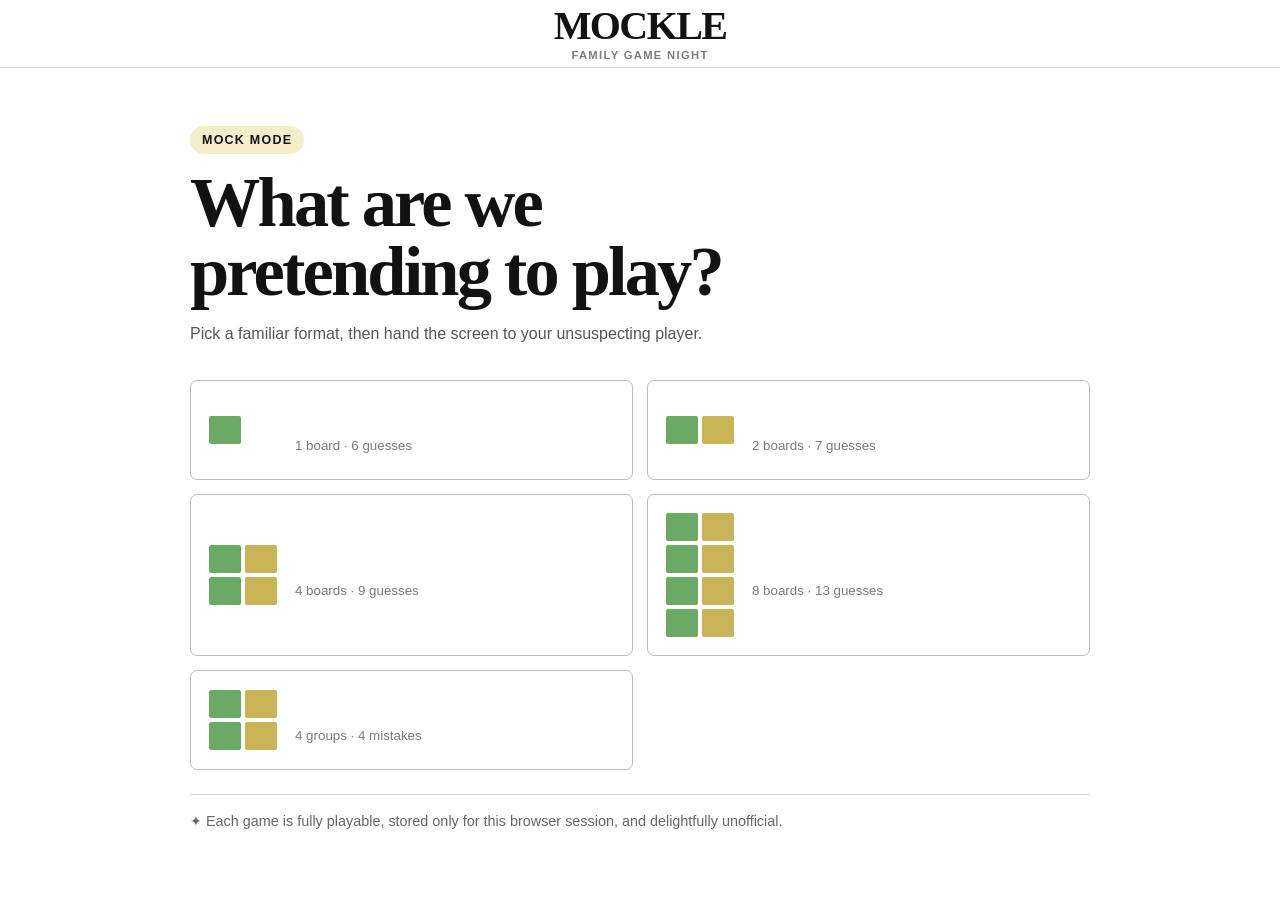
==== index.html @ 71a39451 "Update site URLs for Mockle rename" ====
<html>
<head>
<meta charset="UTF-8" />
<title>Daily Word Games</title>
<meta name="description" content="Put your skills to the test and solve eight Wordles at once! You have 13 guesses to solve all eight words. A new Octordle available each day to solve.">
<meta name="keywords" content="Octordle, Quordle, Dordle, Wordle, word game, puzzle, brain teaser">
<meta name="author" content="Freddie Meyer">
<meta name="viewport" content="width=device-width, initial-scale=1.0, user-scalable=no">

<!-- FB Meta Tags -->
<meta property="og:url" content="https://kylecoombs.com/mockle/">
<meta property="og:type" content="website">
<meta property="og:title" content="Octordle">
<meta property="og:description" content="Put your skills to the test and solve eight Wordles at once! You have 13 guesses to solve all eight words. A new Octordle available each day to solve.">
<meta property="og:image" content="https://kylecoombs.com/mockle/screenshot.png">
<meta property="og:image:width" content="802">
<meta property="og:image:height" content="531">

<!-- Twitter Meta Tags -->
<meta name="twitter:card" content="summary_large_image">
<meta property="twitter:domain" content="kylecoombs.com">

<meta name="theme-color" content="#181a1b" />
<meta name=color-scheme content="dark">
<link rel="manifest" href="manifest.json" />
<link rel="shortcut icon" sizes="192x192" href="favicon-192.png">
<link rel="shortcut icon" sizes="128x128" href="favicon-128.png">
<link rel="apple-touch-icon" sizes="128x128" href="favicon-128.png">
<link rel="apple-touch-icon-precomposed" sizes="128x128" href="favicon-128.png">
<link rel="shortcut icon" type="image/x-icon" href="favicon.ico" />
<link rel="preconnect" href="https://fonts.googleapis.com">
<link rel="preconnect" href="https://fonts.gstatic.com" crossorigin>
<link href="https://fonts.googleapis.com/css2?family=Outfit:wght@500&display=swap" rel="stylesheet">
<!-- Global site tag (gtag.js) - Google Analytics -->
<script async src="https://googletagmanager.com/gtag/js?id=G-X7RXK3GNJ9"></script>
<script>
  window.dataLayer = window.dataLayer || [];
  function gtag(){dataLayer.push(arguments);}
  gtag('js', new Date());

  gtag('config', 'G-X7RXK3GNJ9');
</script>
<style>
html {
  background-color: rgb(24, 26, 27);
}

body {
    font-family: 'Outfit', sans-serif;
    background-color: rgb(24, 26, 27);
    color: white;
    margin: 0;
}

a {
    color: white;
}

.body-ios {
    height: -moz-calc(100% - 25px) !important;
    height: -webkit-calc(100% - 25px) !important;
    height: calc(100% - 25px) !important;
    bottom: 25px;
}

.button {
    width: var(--boxsize);
    height: var(--boxsize);
}

:root {
    --boxsize: 50px;
    --spacing: 0px;
    --collapse: ;
}

.box {
    border: white 1px solid;

    padding: 0px;
    text-align: center;
    background-color: rgb(24, 26, 27);
    overflow: hidden;
    border-spacing: var(--spacing);
    color: white;

    user-select: none;

    -webkit-user-select: none;
    /* Safari */
    -moz-user-select: none;
    /* Firefox */
    -ms-user-select: none;
    /* IE10+/Edge */
    user-select: none;
    /* Standard */
}

.key {
    cursor: pointer;
    touch-action: manipulation;
}

.bg-quad {
    color: black;
    background-size: 50% 50%;
    background-position: 0% 0%, 0% 100%, 100% 0%, 100% 100%;
    background-repeat: no-repeat;
}

.bg11 {
    background-image: linear-gradient(45deg, #919191, #919191 100%), linear-gradient(135deg, #ffcc00, #ffcc00), linear-gradient(225deg, #00cc88, #00cc88), linear-gradient(225deg, #ffcc00, #ffcc00);
}

.bg22 {
    background-image: linear-gradient(45deg, #919191, #919191 100%), linear-gradient(135deg, #919191, #919191), linear-gradient(225deg, #00cc88, #00cc88), linear-gradient(225deg, #00cc88, #00cc88);
}

.bg33 {
    background-image: linear-gradient(45deg, #00cc88, #00cc88 100%), linear-gradient(135deg, #919191, #919191), linear-gradient(225deg, #ffcc00, #ffcc00), linear-gradient(225deg, #00cc88, #00cc88);
}

.bg44 {
    background-image: linear-gradient(45deg, #919191, #919191 100%), linear-gradient(135deg, #ffcc00, #ffcc00), linear-gradient(225deg, #ffcc00, #ffcc00), linear-gradient(225deg, #919191, #919191);
}

.bg55 {
    background-image: linear-gradient(45deg, #919191, #919191 100%), linear-gradient(135deg, #00cc88, #00cc88), linear-gradient(225deg, #919191, #919191), linear-gradient(225deg, #919191, #919191);
}

.bg66 {
    background-image: linear-gradient(45deg, #919191, #919191 100%), linear-gradient(135deg, #919191, #919191), linear-gradient(225deg, #919191, #919191), linear-gradient(225deg, #ffcc00, #ffcc00);
}

.bg1 {
    background-image: linear-gradient(to right, rgb(24, 26, 27), rgb(24, 26, 27) 50%, #00cc88 50%, #00cc88);
}

.bg2 {
    background-image: linear-gradient(to right, rgb(24, 26, 27), rgb(24, 26, 27) 50%, #ffcc00 50%, #ffcc00);
}

.bg3 {
    background-image: linear-gradient(to right, #ffcc00, #ffcc00 50%, #00cc88 50%, #00cc88);
}

.bg4 {
    background-image: linear-gradient(to right, #00cc88, #00cc88 50%, #ffcc00 50%, #ffcc00);
}

.bg5 {
    background-image: linear-gradient(to right, #ffcc00, #ffcc00 50%, rgb(24, 26, 27) 50%, rgb(24, 26, 27));
}

.bg6 {
    background-image: linear-gradient(to right, #00cc88, #00cc88 50%, rgb(24, 26, 27) 50%, rgb(24, 26, 27));
}

table {
    font-size: inherit;
}

.table_guesses {
    border-collapse: var(--collapse);
    border-spacing: var(--spacing);
}

.seed-num {
    display: inline-block;
}

.crazy-win .box.button.crazy-1 {
    animation-name: spin;
    animation-duration: 750ms;
    animation-iteration-count: infinite;
    animation-timing-function: linear;
}

.crazy-win .box.button.crazy-2 {
    animation-name: growshrink;
    animation-duration: 400ms;
    animation-iteration-count: infinite;
    animation-timing-function: linear;
    animation-direction:alternate;
}
.crazy-win .box.button.crazy-3 {
    animation-name: spin-opposite;
    animation-duration: 1000ms;
    animation-iteration-count: infinite;
    animation-timing-function: linear;
}

.crazy {
    animation-name: spin;
    animation-duration: 1000ms;
    animation-iteration-count: infinite;
    animation-timing-function: linear;
}

.crazy--opposite {
    animation-name: spin-opposite;
    animation-duration: 1000ms;
    animation-iteration-count: infinite;
    animation-timing-function: linear;
}

@keyframes spin {
    from {
        transform:rotate(0deg);
    }
    to {
        transform:rotate(360deg);
    }
}

@keyframes spin-opposite {
    from {
        transform:rotate(360deg);
    }
    to {
        transform:rotate(0deg);
    }
}
@keyframes growshrink {
    from {
        transform:scale(1);
    }
    to {
        transform:scale(1.5);
    }
}

</style>
<link rel="stylesheet" href="mock.css">
</head>
<body>
<div id="mock-app"></div>
<div id="body" style="max-width:550px;margin:auto;height:100%;display:flex">
    <div id="title" width="100%" style="margin:auto;flex:1;">
        <center>
            <div class="button">&nbsp;</div>
            <div style="width: 67%;">
                <table style="width:100%;">
                    <tr>
                        <td class="box button bg-quad bg11" style="width:12.8%">O</td>
                        <td class="box button bg-quad bg55" style="width:12.8%">C</td>
                        <td class="box button bg-quad bg55" style="width:12.8%">T</td>
                        <td class="box button bg-quad bg33" style="width:12.8%">O</td>
                        <td class="box button bg-quad bg22" style="width:12.8%">R</td>
                        <td class="box button bg-quad bg66" style="width:12.8%">D</td>
                        <td class="box button bg-quad bg55" style="width:12.8%">L</td>
                        <td class="box button bg-quad bg44" style="width:12.8%">E</td>
                    </tr>
                </table>
            </div>
            <div style="font-size:80%;">
                <table style="width:100%;">
                    <tr>
                        <td style="width:50%; text-align:right;">&copy;2022</td>
                        <td style="width:50%;">Kenneth Crawford</td>
                    </tr>
                </table>
            </div>
            <div style="font-size:50%;">
                <table style="width:100%;">
                    <tr>
                        <td style="width:50%; text-align:right;">based on <a href="https://quordle.com" target="_blank">Quordle</a></td>
                        <td style="width:50%;">by @fireph</td>
                    </tr>
                </table>
            </div>
            <div style="font-size:50%;">
                <table style="width:100%;">
                    <tr>
                        <td style="width:50%; text-align:right;">based on <a href="https://zaratustra.itch.io/dordle" target="_blank">Dordle</a></td>
                        <td style="width:50%;">by Guilherme S. T&ouml;ws</td>
                    </tr>
                </table>
            </div>
            <div id="tutorial1" style="padding:12px;cursor:pointer;">
                <img src="help_outline.svg" width="32" height="32">
            </div>
            <div id="giveordle" style="padding:12px;cursor:pointer;font-size: .75rem;color:white;">
                #giveordle - <span id="giveordle-text"></span>
            </div>
            <div class="box bg1" style="width: 60%; border:double;cursor:pointer;" id="daily">
                <table style="width:100%;">
                    <tr>
                        <td style="width:50%; text-align:right;">daily</td>
                        <td style="width:50%; color:black;">octordle</td>
                    </tr>
                </table>
            </div>
            <div style="height:8px;">&nbsp;</div>
            <div class="bg3" style="font-size:80%;">
                <table style="width:100%; color:black;">
                    <tr>
                        <td style="width:50%; text-align:right;">a new Octordle</td>
                        <td style="width:50%;">each day</td>
                    </tr>
                    <tr>
                        <td></td>
                        <td id="next_daily">every day</td>
                    </tr>
                </table>
            </div>
            <div class="button">&nbsp;</div>
            <div class="box bg5" style="width: 60%; border:double;cursor:pointer;" id="free">
                <table style="width:100%;">
                    <tr>
                        <td style="width:50%; text-align:right; color:black;">free</td>
                        <td style="width:50%;">Octordle</td>
                    </tr>
                </table>
            </div>
            <div style="height:8px;">&nbsp;</div>
            <div class="bg4" style="font-size:80%;">
                <table style="width:100%; color:black;">
                    <tr>
                        <td style="width:50%; text-align:right;">play as much</td>
                        <td style="width:50%;">as you want</td>
                    </tr>
                    <tr>
                        <td style="text-align:right;">every octordle</td>
                        <td>is a surprise</td>
                    </tr>
                </table>
            </div>
            <div style="height:32px;">&nbsp;</div>
            <div class="box" style="width: 60%; border:double;cursor:pointer;" id="widescreen-reset">
                Reset Widescreen Mode
            </div>
        </center>
    </div>
    <div id="tutorial" style="width:100%;height:100%;overflow:auto;padding-left:8px;padding-right:8px;font-size:50%;display:none;color:white;background-color:rgb(24, 26, 27);">
        <table style="width: 100%;font-size:200%;">
            <tr>
                <td class="box" style="border: none; border-style: double; width:35%;cursor:pointer;" id="leave_tutorial">back</td>
            </tr>
        </table>
        <h3>#giveordle</h3>
        <p>Recently Wordle exploded and brought joy to millions of people. It has inspired countless clones including Octordle that owe their success solely to Wordle.
            Through Octordle, I ask that you add brightness to the world through doing good. Perhaps #giveordle will take off like Wordle did.</p>

        <h3>Guess all eight OCTORDLE words in 13 tries.</h3>
        <p>Each guess must be a valid 5 letter word. Hit the enter button to submit.<br><br>After each guess, the color of the tiles will change to show how close your guess was to the word.</p>
        <h2>Examples</h2>
        <table style="width: 50%; border-spacing:0px;font-size:200%;">
            <tr>
                <td style="width: 50%; padding:0px;">
                    <table style="width: 100%;" class="table_guesses">
                        <tr>
                            <td class="box button" width="20%"  style="background-color:#00cc88;color:black;">C</td>
                            <td class="box button" width="20%" >R</td>
                            <td class="box button" width="20%" >O</td>
                            <td class="box button" width="20%" >W</td>
                            <td class="box button" width="20%" >N</td>
                        </tr>
                    </table>
                </td>
            </tr>
        </table>
        <p>The letter C is in the word and in the correct spot.<br><br></p>
        <table style="width: 50%; border-spacing:0px;font-size:200%;">
            <tr>
                <td style="width: 50%; padding:0px;">
                    <table style="width: 100%;" class="table_guesses">
                        <tr>
                            <td class="box button" width="20%" >B</td>
                            <td class="box button" width="20%"  style="background-color:#ffcc00;color:black;">A</td>
                            <td class="box button" width="20%" >D</td>
                            <td class="box button" width="20%" >G</td>
                            <td class="box button" width="20%" >E</td>
                        </tr>
                    </table>
                </td>
            </tr>
        </table>
        <p>The letter A is in the word but in the wrong spot.<br><br></p>
        <table style="width: 50%; border-spacing:0px;font-size:200%;">
            <tr>
                <td style="width: 50%; padding:0px;">
                    <table style="width: 100%;" class="table_guesses">
                        <tr>
                            <td class="box button" width="20%" >C</td>
                            <td class="box button" width="20%" >O</td>
                            <td class="box button" width="20%" >M</td>
                            <td class="box button" width="20%" >F</td>
                            <td class="box button" width="20%" >Y</td>
                        </tr>
                    </table>
                </td>
            </tr>
        </table>
        <p>The letters C, O, M, F, Y are not in the word in any spot.<br><br>When you type a guess in OCTORDLE, you will guess that word for all eight words that you are solving. All eight words you are solving will be different.<br></p>
        <table style="width: 100%; border-spacing:0px;font-size:200%;">
            <tr>
                <td style="width: 50%; padding:0px;">
                    <table style="width: 100%;" class="table_guesses">
                        <tr>
                            <td class="box button" width="20%">W</td>
                            <td class="box button" width="20%">O</td>
                            <td class="box button" width="20%">R</td>
                            <td class="box button" width="20%">L</td>
                            <td class="box button" width="20%">D</td>
                        </tr>
                    </table>
                    <table style="width: 100%;" class="table_guesses">
                        <tr>
                            <td class="box button" width="20%"></td>
                            <td class="box button" width="20%"></td>
                            <td class="box button" width="20%"></td>
                            <td class="box button" width="20%"></td>
                            <td class="box button" width="20%"></td>
                        </tr>
                    </table>
                    <table style="width: 100%;" class="table_guesses">
                        <tr>
                            <td class="box button" width="20%"></td>
                            <td class="box button" width="20%"></td>
                            <td class="box button" width="20%"></td>
                            <td class="box button" width="20%"></td>
                            <td class="box button" width="20%"></td>
                        </tr>
                    </table>
                </td>
                <td style="width: 50%; padding:0px;">
                    <table style="width: 100%;" class="table_guesses">
                        <tr>
                            <td class="box button" width="20%" >W</td>
                            <td class="box button" width="20%">O</td>
                            <td class="box button" width="20%" style="background-color:#ffcc00;color:black;">R</td>
                            <td class="box button" width="20%">L</td>
                            <td class="box button" width="20%" style="background-color:#00cc88;color:black;">D</td>
                        </tr>
                    </table>
                    <table style="width: 100%;" class="table_guesses">
                        <tr>
                            <td class="box button" width="20%"></td>
                            <td class="box button" width="20%"></td>
                            <td class="box button" width="20%"></td>
                            <td class="box button" width="20%"></td>
                            <td class="box button" width="20%"></td>
                        </tr>
                    </table>
                    <table style="width: 100%;" class="table_guesses">
                        <tr>
                            <td class="box button" width="20%"></td>
                            <td class="box button" width="20%"></td>
                            <td class="box button" width="20%"></td>
                            <td class="box button" width="20%"></td>
                            <td class="box button" width="20%"></td>
                        </tr>
                    </table>
                </td>
            </tr>
            <tr>
                <td style="width: 50%; padding:0px;">
                    <table style="width: 100%;" class="table_guesses">
                        <tr>
                            <td class="box button" width="20%">W</td>
                            <td class="box button" width="20%">O</td>
                            <td class="box button" width="20%">R</td>
                            <td class="box button" width="20%" style="background-color:#ffcc00;color:black;">L</td>
                            <td class="box button" width="20%">D</td>
                        </tr>
                    </table>
                    <table style="width: 100%;" class="table_guesses">
                        <tr>
                            <td class="box button" width="20%"></td>
                            <td class="box button" width="20%"></td>
                            <td class="box button" width="20%"></td>
                            <td class="box button" width="20%"></td>
                            <td class="box button" width="20%"></td>
                        </tr>
                    </table>
                    <table style="width: 100%;" class="table_guesses">
                        <tr>
                            <td class="box button" width="20%"></td>
                            <td class="box button" width="20%"></td>
                            <td class="box button" width="20%"></td>
                            <td class="box button" width="20%"></td>
                            <td class="box button" width="20%"></td>
                        </tr>
                    </table>
                </td>
                <td style="width: 50%; padding:0px;">
                    <table style="width: 100%;" class="table_guesses">
                        <tr>
                            <td class="box button" width="20%">W</td>
                            <td class="box button" width="20%" style="background-color:#00cc88;color:black;">O</td>
                            <td class="box button" width="20%">R</td>
                            <td class="box button" width="20%">L</td>
                            <td class="box button" width="20%" style="background-color:#ffcc00;color:black;">D</td>
                        </tr>
                    </table>
                    <table style="width: 100%;" class="table_guesses">
                        <tr>
                            <td class="box button" width="20%"></td>
                            <td class="box button" width="20%"></td>
                            <td class="box button" width="20%"></td>
                            <td class="box button" width="20%"></td>
                            <td class="box button" width="20%"></td>
                        </tr>
                    </table>
                    <table style="width: 100%;" class="table_guesses">
                        <tr>
                            <td class="box button" width="20%"></td>
                            <td class="box button" width="20%"></td>
                            <td class="box button" width="20%"></td>
                            <td class="box button" width="20%"></td>
                            <td class="box button" width="20%"></td>
                        </tr>
                    </table>
                </td>
            </tr>
        </table>
        <p>For the guess WORLD:
            <ol>
                <li>The top left word has none of the letters.</li>
                <li>The top right word has the R in the wrong spot and the D in the correct spot.</li>
                <li>The bottom left word has the L in the wrong spot.</li>
                <li>The bottom right word has the O in the right spot and the D in the wrong spot.</li>
            </ol>
        </p>
        <p>You have 13 guesses to get all 8 words correct. Good luck!</p>
        <p>A new Octordle will be available each day!<br><br></p>
    </div>
    <div id="game" style="display: none;flex-direction: column;" width="100%">
        <table style="width: 100%;">
            <tr>
                <td class="box" style="border: none; border-style: double; width:25%;cursor:pointer;" id="restart">back</td>
                <td class="box" style="border: none; border-style: double; width:20%;cursor:pointer;display:none;" id="reset_free">new</td>
                <td style="width:*; text-align:center;font-size:75%;" id="game_title"></td>
                <td id="tutorial2" style="padding:6px;cursor:pointer;width:32px;">
                    <img src="help_outline.svg" width="32" height="32">
                </td>
                <td id="fullscreen" style="padding:6px;cursor:pointer;width:32px;display:none;">
                    <img src="fullscreen.svg" width="32" height="32">
                </td>
                <td id="exit_fullscreen" style="padding:6px;cursor:pointer;width:32px;display:none;">
                    <img src="fullscreen_exit.svg" width="32" height="32">
                </td>
            </tr>
        </table>
        <table id="widescreen-question" style="width: 100%; font-size: 75%">
            <td style="width:*">
                Want to try widescreen mode?
            </td>
            <td class="box" id="widescreen-yes">
                Yes
            </td>
            <td class="box" id="widescreen-no">
                No
            </td>
        </table>
        <div id="normal-container" style="width: 100%;flex: 1;overflow: auto;">
            <table style="width: 100%; border-spacing:0px;">
                <tr>
                    <td style="width: 50%; padding:0px;" id="box-holder-1">
                    </td>

                    <td style="width: 50%; padding:0px;" id="box-holder-2">
                    </td>
                </tr>
                <tr>
                    <td>&nbsp;</td>
                    <td></td>
                </tr>

                <tr>
                    <td style="width: 50%; padding:0px;" id="box-holder-3">
                    </td>

                    <td style="width: 50%; padding:0px;" id="box-holder-4">
                    </td>
                </tr>
                <tr>
                    <td>&nbsp;</td>
                    <td></td>
                </tr>

                <tr>
                    <td style="width: 50%; padding:0px;" id="box-holder-5">
                    </td>

                    <td style="width: 50%; padding:0px;" id="box-holder-6">
                    </td>
                </tr>
                <tr>
                    <td>&nbsp;</td>
                    <td></td>
                </tr>

                <tr>
                    <td style="width: 50%; padding:0px;" id="box-holder-7">
                    </td>

                    <td style="width: 50%; padding:0px;" id="box-holder-8">
                    </td>
                </tr>
            </table>
        </div>
        <div id="widescreen-container" style="width:100%; flex: 1; overflow: auto; display:none; min-height: 650px;">
            <div style="display: flex; justify-content: space-between; gap: 15px; min-height: 550px">
                <div id="box-holder-1-widescreen"></div>
                <div id="box-holder-2-widescreen"></div>
                <div id="box-holder-3-widescreen"></div>
                <div id="box-holder-4-widescreen"></div>
                <div id="box-holder-5-widescreen"></div>
                <div id="box-holder-6-widescreen"></div>
                <div id="box-holder-7-widescreen"></div>
                <div id="box-holder-8-widescreen"></div>
            </div>
        </div>
        <div id="post_game">
            <table width="100%">
                <tr height="14.2%">
                    <td rowspan=5 style="width:50%;">
                        <textarea class="box" style="width:100%; border: 1px solid;overflow:auto;resize:none;" rows="7" id="share_content">test</textarea>
                    </td>
                    <td style="font-size:75%; width:50%; text-align:center; vertical-align: top; padding-top: 15px;">
                        <div style="font-size:75%; width:50%; text-align:center; white-space: pre;" id="answer12">&nbsp;</div>
                        <div style="font-size:75%; width:50%; text-align:center; white-space: pre;" id="answer34">&nbsp;</div>
                        <div style="font-size:75%; width:50%; text-align:center; white-space: pre;" id="answer56">&nbsp;</div>
                        <div style="font-size:75%; width:50%; text-align:center; white-space: pre;" id="answer78">&nbsp;</div>

                    </td>
                </tr>
                <tr height="14.2%">
                </tr>
                <tr height="14.2%">
                </tr>
                <tr height="14.2%">
                </tr>
                <tr height="14.2%">
                    <td class="box" style="border: none; border-style: double;font-size:50%;width:50%;cursor:pointer;visibility:hidden;padding:8px;" id="share">
                        share
                    </td>
                </tr>
                <!-- <tr height="14.2%">
                    <td class="box" style="border: none; border-style: double;font-size:50%;width:50%;cursor:pointer;visibility:hidden;padding:8px;" id="share_image">
                        share as image (twitter)
                    </td>
                </tr> -->
                <tr height="14.2%">
                    <td class="box" style="border: none; border-style: double;font-size:50%;width:50%;cursor:pointer;padding:8px;" id="share_clipboard">
                        copy to clipboard
                    </td>
                </tr>
                <!-- <tr height="20%">
                    <td class="box" style="border: none; border-style: double;font-size:50%;height:33%;align-items:middle;" >
                        <a id="tweet_link" href="https://twitter.com/share" target="_blank" style="display:block;width:100%;height:100%;text-decoration:none;">
                        tweet
                        </a>
                    </td>
                </tr> -->
            </table>
        </div>
        <table id="keyboard" style="width: 100%; max-width: 550px; margin: auto" class="table_guesses">
            <tr>
                <td class="box button key" width="10%" id="q">Q</td>
                <td class="box button key" width="10%" id="w">W</td>
                <td class="box button key" width="10%" id="e">E</td>
                <td class="box button key" width="10%" id="r">R</td>
                <td class="box button key" width="10%" id="t">T</td>
                <td class="box button key" width="10%" id="y">Y</td>
                <td class="box button key" width="10%" id="u">U</td>
                <td class="box button key" width="10%" id="i">I</td>
                <td class="box button key" width="10%" id="o">O</td>
                <td class="box button key" width="10%" id="p">P</td>
            </tr>
            <tr>
                <td class="box button key" width="10%" id="a">A</td>
                <td class="box button key" width="10%" id="s">S</td>
                <td class="box button key" width="10%" id="d">D</td>
                <td class="box button key" width="10%" id="f">F</td>
                <td class="box button key" width="10%" id="g">G</td>
                <td class="box button key" width="10%" id="h">H</td>
                <td class="box button key" width="10%" id="j">J</td>
                <td class="box button key" width="10%" id="k">K</td>
                <td class="box button key" width="10%" id="l">L</td>
                <td class="box button key" style="border-bottom:none;" width="10%" id="enter3"></td>
            </tr>
            <tr>
                <td class="box button key" width="10%" id="bs">&#x232B;</td>
                <td class="box button key" width="10%" id="z">Z</td>
                <td class="box button key" width="10%" id="x">X</td>
                <td class="box button key" width="10%" id="c">C</td>
                <td class="box button key" width="10%" id="v">V</td>
                <td class="box button key" width="10%" id="b">B</td>
                <td class="box button key" width="10%" id="n">N</td>
                <td class="box button key" width="10%" id="m">M</td>
                <td class="box button key" style="border-right: none;" width="10%" id="enter1"></td>
                <td class="box button key" style="border-left: none; border-top:none;" width="10%" id="enter2">&#x23CE;</td>
            </tr>
        </table>
    </div>
</div>

<canvas id="canvas" width="176" height="352" style="position:absolute;left:0;top:0;display:none;"></canvas>
<script src="https://v6p9d9t4.ssl.hwcdn.net/html/5162977/mersenne.js"></script>
<script>

function makeBox(boxId, suffix) {
    const template = `<table style="width: 100%;" class="table_guesses">
        <tr>
            <td class="box button crazy-1" width="20%" id="box${boxId},1,1,${suffix}"></td>
            <td class="box button crazy-2" width="20%" id="box${boxId},1,2,${suffix}"></td>
            <td class="box button crazy-3" width="20%" id="box${boxId},1,3,${suffix}"></td>
            <td class="box button crazy-1" width="20%" id="box${boxId},1,4,${suffix}"></td>
            <td class="box button crazy-2" width="20%" id="box${boxId},1,5,${suffix}"></td>
        </tr>
        <tr>
            <td class="box button crazy-3" width="20%" id="box${boxId},2,1,${suffix}"></td>
            <td class="box button crazy-1" width="20%" id="box${boxId},2,2,${suffix}"></td>
            <td class="box button crazy-2" width="20%" id="box${boxId},2,3,${suffix}"></td>
            <td class="box button crazy-3" width="20%" id="box${boxId},2,4,${suffix}"></td>
            <td class="box button crazy-1" width="20%" id="box${boxId},2,5,${suffix}"></td>
        </tr>
        <tr>
            <td class="box button crazy-2" width="20%" id="box${boxId},3,1,${suffix}"></td>
            <td class="box button crazy-3" width="20%" id="box${boxId},3,2,${suffix}"></td>
            <td class="box button crazy-1" width="20%" id="box${boxId},3,3,${suffix}"></td>
            <td class="box button crazy-2" width="20%" id="box${boxId},3,4,${suffix}"></td>
            <td class="box button crazy-3" width="20%" id="box${boxId},3,5,${suffix}"></td>
        </tr>
        <tr>
            <td class="box button crazy-1" width="20%" id="box${boxId},4,1,${suffix}"></td>
            <td class="box button crazy-2" width="20%" id="box${boxId},4,2,${suffix}"></td>
            <td class="box button crazy-3" width="20%" id="box${boxId},4,3,${suffix}"></td>
            <td class="box button crazy-1" width="20%" id="box${boxId},4,4,${suffix}"></td>
            <td class="box button crazy-2" width="20%" id="box${boxId},4,5,${suffix}"></td>
        </tr>
        <tr>
            <td class="box button crazy-3" width="20%" id="box${boxId},5,1,${suffix}"></td>
            <td class="box button crazy-1" width="20%" id="box${boxId},5,2,${suffix}"></td>
            <td class="box button crazy-2" width="20%" id="box${boxId},5,3,${suffix}"></td>
            <td class="box button crazy-3" width="20%" id="box${boxId},5,4,${suffix}"></td>
            <td class="box button crazy-1" width="20%" id="box${boxId},5,5,${suffix}"></td>
        </tr>
        <tr>
            <td class="box button crazy-2" width="20%" id="box${boxId},6,1,${suffix}"></td>
            <td class="box button crazy-3" width="20%" id="box${boxId},6,2,${suffix}"></td>
            <td class="box button crazy-1" width="20%" id="box${boxId},6,3,${suffix}"></td>
            <td class="box button crazy-2" width="20%" id="box${boxId},6,4,${suffix}"></td>
            <td class="box button crazy-3" width="20%" id="box${boxId},6,5,${suffix}"></td>
        </tr>
        <tr>
            <td class="box button crazy-1" width="20%" id="box${boxId},7,1,${suffix}"></td>
            <td class="box button crazy-2" width="20%" id="box${boxId},7,2,${suffix}"></td>
            <td class="box button crazy-3" width="20%" id="box${boxId},7,3,${suffix}"></td>
            <td class="box button crazy-1" width="20%" id="box${boxId},7,4,${suffix}"></td>
            <td class="box button crazy-2" width="20%" id="box${boxId},7,5,${suffix}"></td>
        </tr>
        <tr>
            <td class="box button crazy-3" width="20%" id="box${boxId},8,1,${suffix}"></td>
            <td class="box button crazy-1" width="20%" id="box${boxId},8,2,${suffix}"></td>
            <td class="box button crazy-2" width="20%" id="box${boxId},8,3,${suffix}"></td>
            <td class="box button crazy-3" width="20%" id="box${boxId},8,4,${suffix}"></td>
            <td class="box button crazy-1" width="20%" id="box${boxId},8,5,${suffix}"></td>
        </tr>
        <tr>
            <td class="box button crazy-2" width="20%" id="box${boxId},9,1,${suffix}"></td>
            <td class="box button crazy-3" width="20%" id="box${boxId},9,2,${suffix}"></td>
            <td class="box button crazy-1" width="20%" id="box${boxId},9,3,${suffix}"></td>
            <td class="box button crazy-2" width="20%" id="box${boxId},9,4,${suffix}"></td>
            <td class="box button crazy-3" width="20%" id="box${boxId},9,5,${suffix}"></td>
        </tr>

        <tr>
            <td class="box button crazy-1" width="20%" id="box${boxId},10,1,${suffix}"></td>
            <td class="box button crazy-2" width="20%" id="box${boxId},10,2,${suffix}"></td>
            <td class="box button crazy-3" width="20%" id="box${boxId},10,3,${suffix}"></td>
            <td class="box button crazy-1" width="20%" id="box${boxId},10,4,${suffix}"></td>
            <td class="box button crazy-2" width="20%" id="box${boxId},10,5,${suffix}"></td>
        </tr>
        <tr>
            <td class="box button crazy-3" width="20%" id="box${boxId},11,1,${suffix}"></td>
            <td class="box button crazy-1" width="20%" id="box${boxId},11,2,${suffix}"></td>
            <td class="box button crazy-2" width="20%" id="box${boxId},11,3,${suffix}"></td>
            <td class="box button crazy-3" width="20%" id="box${boxId},11,4,${suffix}"></td>
            <td class="box button crazy-1" width="20%" id="box${boxId},11,5,${suffix}"></td>
        </tr>
        <tr>
            <td class="box button crazy-2" width="20%" id="box${boxId},12,1,${suffix}"></td>
            <td class="box button crazy-3" width="20%" id="box${boxId},12,2,${suffix}"></td>
            <td class="box button crazy-1" width="20%" id="box${boxId},12,3,${suffix}"></td>
            <td class="box button crazy-2" width="20%" id="box${boxId},12,4,${suffix}"></td>
            <td class="box button crazy-3" width="20%" id="box${boxId},12,5,${suffix}"></td>
        </tr>
        <tr>
            <td class="box button crazy-1" width="20%" id="box${boxId},13,1,${suffix}"></td>
            <td class="box button crazy-2" width="20%" id="box${boxId},13,2,${suffix}"></td>
            <td class="box button crazy-3" width="20%" id="box${boxId},13,3,${suffix}"></td>
            <td class="box button crazy-1" width="20%" id="box${boxId},13,4,${suffix}"></td>
            <td class="box button crazy-2" width="20%" id="box${boxId},13,5,${suffix}"></td>
        </tr>
    </table>`

    const container = document.createElement("div");
    container.innerHTML = template;
    return container.firstChild;
}

function setupBoxes() {
    for(let box = 0; box < TOTAL_BOXES; box++) {
        acquire(`box-holder-${box + 1}`).appendChild(makeBox(box + 1, ""));
        acquire(`box-holder-${box + 1}-widescreen`).appendChild(makeBox(box + 1, "widescreen"));
    }
}



const TOTAL_LINES = 13;
const TOTAL_COLUMNS = 5;
const TOTAL_BOXES = 8;

function forEachCell(callback) {
    for(var line = 0; line < TOTAL_LINES; line++) {
        for(var column = 0; column < TOTAL_COLUMNS; column++) {
            for(var box = 0; box < TOTAL_BOXES; box++) {
                boxOperation(box, line, column, boxEl => {
                    callback(box, line, column, boxEl);
                });
            }
        }
    }
}

function forEachCellForLine(line, callback) {
    for(var column = 0; column < TOTAL_COLUMNS; column++) {
        for(var box = 0; box < TOTAL_BOXES; box++) {
            boxOperation(box, line, column, boxEl => {
                callback(box, column, boxEl);
            });
        }
    }
}

function forEachCellForLineColumn(line, column, callback) {
    for(var box = 0; box < TOTAL_BOXES; box++) {
        boxOperation(box, line, column, boxEl => {
            callback(box, boxEl);
        });
    }
}


function el(n, t) {
    e = document.createElement(n);
    if (t) e.appendChild(t);
    return e;
}

function newElement(_elementType, _parent, _className) {
    e = document.createElement(_elementType);
    if (_className) e.className = _className;
    if (_parent) {
        _parent.appendChild(e);
        e.parent = _parent;
    }
    return e;
}

function text(t) {
    return document.createTextNode(t);
}

function clear(out) {
    out.innerHTML = "";
}

function ppint(out, t) {
    out.appendChild(text(t));
}

function printclear(out, t) {
    if (out == null) return;
    clear(out);
    ppint(out, t);
}

function ln(out) {
    out.appendChild(document.createElement("br"));
}

function printcolor(out, t, color, bgcolor, s) {
    tx = document.createElement("span");
    tx.innerHTML = t;
    tx.style.color = s ? bgcolor : color;
    tx.style.backgroundColor = s ? color : bgcolor;
    out.appendChild(tx);
}

function printclass(out, t, c) {
    tx = document.createElement("span");
    tx.innerHTML = t;
    console.log(c);
    tx.className = c;
    console.log(tx);
    out.appendChild(tx);
}

function append(out, t) {
    out.appendChild(t);
}

function acquire(out) {
    return document.getElementById(out);
}

function acquireBox(box, line, column, mode, callback) {
    mode = mode || "";
    const el = acquire(`box${box + 1},${line + 1},${column + 1},${mode}`);

    if(!el) {
        debugger;
    }

    if(el && callback) {
        callback(el);
    }

    return el;
}

function boxOperation(box, line, column, callback) {
    acquireBox(box, line, column, null, callback);
    acquireBox(box, line, column, "widescreen", callback);
}

function random(n) {
    return (Math.random() * n) >> 0;
}

function randomArray(arr) {
    return arr[(Math.random() * arr.length) >> 0];
}

function int(n) {
    return n >> 0;
}

function trace(s) {
    console.log(s);
}

function registerLoop(e, f) {
    e.loop = f;
    e.interval = setInterval(function() {
        e.loop();
    }, 1000 / framerate);
}

function destroy(e, p) {
    if (e.destroyed) return;
    if (e.interval) clearInterval(e.interval);
}

function output(obj1) {
    append(acquire("out"), el("p", text(obj1)));
}

function remove(arr, term) {
    if (arr.indexOf(term) !== -1) arr.splice(arr.indexOf(term), 1);
}

allowed = "aahed aalii aargh aarti abaca abaci abacs abaft abaka abamp aband abash abask abaya abbas abbed abbes abcee abeam abear abele abers abets abies abler ables ablet ablow abmho abohm aboil aboma aboon abord abore abram abray abrim abrin abris absey absit abuna abune abuts abuzz abyes abysm acais acari accas accoy acerb acers aceta achar ached aches achoo acids acidy acing acini ackee acker acmes acmic acned acnes acock acold acred acres acros acted actin acton acyls adaws adays adbot addax added adder addio addle adeem adhan adieu adios adits adman admen admix adobo adown adoze adrad adred adsum aduki adunc adust advew adyta adzed adzes aecia aedes aegis aeons aerie aeros aesir afald afara afars afear aflaj afore afrit afros agama agami agars agast agave agaze agene agers agger aggie aggri aggro aggry aghas agila agios agism agist agita aglee aglet agley agloo aglus agmas agoge agone agons agood agria agrin agros agued agues aguna aguti aheap ahent ahigh ahind ahing ahint ahold ahull ahuru aidas aided aides aidoi aidos aiery aigas aight ailed aimed aimer ainee ainga aioli aired airer airns airth airts aitch aitus aiver aiyee aizle ajies ajiva ajuga ajwan akees akela akene aking akita akkas alaap alack alamo aland alane alang alans alant alapa alaps alary alate alays albas albee alcid alcos aldea alder aldol aleck alecs alefs aleft aleph alews aleye alfas algal algas algid algin algor algum alias alifs aline alist aliya alkie alkos alkyd alkyl allee allel allis allod allyl almah almas almeh almes almud almug alods aloed aloes aloha aloin aloos alowe altho altos alula alums alure alvar alway amahs amain amate amaut amban ambit ambos ambry ameba ameer amene amens ament amias amice amici amide amido amids amies amiga amigo amine amino amins amirs amlas amman ammon ammos amnia amnic amnio amoks amole amort amour amove amowt amped ampul amrit amuck amyls anana anata ancho ancle ancon andro anear anele anent angas anglo anigh anile anils anima animi anion anise anker ankhs ankus anlas annal annas annat anoas anole anomy ansae antae antar antas anted antes antis antra antre antsy anura anyon apace apage apaid apayd apays apeak apeek apers apert apery apgar aphis apian apiol apish apism apode apods apoop aport appal appay appel appro appui appuy apres apses apsis apsos apted apter aquae aquas araba araks arame arars arbas arced archi arcos arcus ardeb ardri aread areae areal arear areas areca aredd arede arefy areic arene arepa arere arete arets arett argal argan argil argle argol argon argot argus arhat arias ariel ariki arils ariot arish arked arled arles armed armer armet armil arnas arnut aroba aroha aroid arpas arpen arrah arras arret arris arroz arsed arses arsey arsis artal artel artic artis aruhe arums arval arvee arvos aryls asana ascon ascus asdic ashed ashes ashet asked asker askoi askos aspen asper aspic aspie aspis aspro assai assam asses assez assot aster astir astun asura asway aswim asyla ataps ataxy atigi atilt atimy atlas atman atmas atmos atocs atoke atoks atoms atomy atony atopy atria atrip attap attar atuas audad auger aught aulas aulic auloi aulos aumil aunes aunts aurae aural aurar auras aurei aures auric auris aurum autos auxin avale avant avast avels avens avers avgas avine avion avise aviso avize avows avyze awarn awato awave aways awdls aweel aweto awing awmry awned awner awols awork axels axile axils axing axite axled axles axman axmen axoid axone axons ayahs ayaya ayelp aygre ayins ayont ayres ayrie azans azide azido azine azlon azoic azole azons azote azoth azuki azurn azury azygy azyme azyms baaed baals babas babel babes babka baboo babul babus bacca bacco baccy bacha bachs backs baddy baels baffs baffy bafts baghs bagie bahts bahus bahut bails bairn baisa baith baits baiza baize bajan bajra bajri bajus baked baken bakes bakra balas balds baldy baled bales balks balky balls bally balms baloo balsa balti balun balus bambi banak banco bancs banda bandh bands bandy baned banes bangs bania banks banns bants bantu banty banya bapus barbe barbs barby barca barde bardo bards bardy bared barer bares barfi barfs baric barks barky barms barmy barns barny barps barra barre barro barry barye basan based basen baser bases basho basij basks bason basse bassi basso bassy basta basti basto basts bated bates baths batik batta batts battu bauds bauks baulk baurs bavin bawds bawks bawls bawns bawrs bawty bayed bayer bayes bayle bayts bazar bazoo beads beaks beaky beals beams beamy beano beans beany beare bears beath beats beaty beaus beaut beaux bebop becap becke becks bedad bedel bedes bedew bedim bedye beedi beefs beeps beers beery beets befog begad begar begem begot begum beige beigy beins bekah belah belar belay belee belga bells belon belts bemad bemas bemix bemud bends bendy benes benet benga benis benne benni benny bento bents benty bepat beray beres bergs berko berks berme berms berob beryl besat besaw besee beses besit besom besot besti bests betas beted betes beths betid beton betta betty bever bevor bevue bevvy bewet bewig bezes bezil bezzy bhais bhaji bhang bhats bhels bhoot bhuna bhuts biach biali bialy bibbs bibes biccy bices bided bider bides bidet bidis bidon bield biers biffo biffs biffy bifid bigae biggs biggy bigha bight bigly bigos bijou biked biker bikes bikie bilbo bilby biled biles bilgy bilks bills bimah bimas bimbo binal bindi binds biner bines bings bingy binit binks bints biogs biont biota biped bipod birds birks birle birls biros birrs birse birsy bises bisks bisom bitch biter bites bitos bitou bitsy bitte bitts bivia bivvy bizes bizzo bizzy blabs blads blady blaer blaes blaff blags blahs blain blams blart blase blash blate blats blatt blaud blawn blaws blays blear blebs blech blees blent blert blest blets bleys blimy bling blini blins bliny blips blist blite blits blive blobs blocs blogs blook bloop blore blots blows blowy blubs blude bluds bludy blued blues bluet bluey bluid blume blunk blurs blype boabs boaks boars boart boats bobac bobak bobas bobol bobos bocca bocce bocci boche bocks boded bodes bodge bodhi bodle boeps boets boeuf boffo boffs bogan bogey boggy bogie bogle bogue bogus bohea bohos boils boing boink boite boked bokeh bokes bokos bolar bolas bolds boles bolix bolls bolos bolts bolus bomas bombe bombo bombs bonce bonds boned boner bones bongs bonie bonks bonne bonny bonza bonze booai booay boobs boody booed boofy boogy boohs books booky bools booms boomy boong boons boord boors boose boots boppy borak boral boras borde bords bored boree borel borer bores borgo boric borks borms borna boron borts borty bortz bosie bosks bosky boson bosun botas botel botes bothy botte botts botty bouge bouks boult bouns bourd bourg bourn bouse bousy bouts bovid bowat bowed bower bowes bowet bowie bowls bowne bowrs bowse boxed boxen boxes boxla boxty boyar boyau boyed boyfs boygs boyla boyos boysy bozos braai brach brack bract brads braes brags brail braks braky brame brane brank brans brant brast brats brava bravi braws braxy brays braza braze bream brede breds breem breer brees breid breis breme brens brent brere brers breve brews breys brier bries brigs briki briks brill brims brins brios brise briss brith brits britt brize broch brock brods brogh brogs brome bromo bronc brond brool broos brose brosy brows brugh bruin bruit brule brume brung brusk brust bruts buats buaze bubal bubas bubba bubbe bubby bubus buchu bucko bucks bucku budas budis budos buffa buffe buffi buffo buffs buffy bufos bufty buhls buhrs buiks buist bukes bulbs bulgy bulks bulla bulls bulse bumbo bumfs bumph bumps bumpy bunas bunce bunco bunde bundh bunds bundt bundu bundy bungs bungy bunia bunje bunjy bunko bunks bunns bunts bunty bunya buoys buppy buran buras burbs burds buret burfi burgh burgs burin burka burke burks burls burns buroo burps burqa burro burrs burry bursa burse busby buses busks busky bussu busti busts busty buteo butes butle butoh butts butty butut butyl buzzy bwana bwazi byded bydes byked bykes byres byrls byssi bytes byway caaed cabas caber cabob caboc cabre cacas cacks cacky cadee cades cadge cadgy cadie cadis cadre caeca caese cafes caffs caged cager cages cagot cahow caids cains caird cajon cajun caked cakes cakey calfs calid calif calix calks calla calls calms calmy calos calpa calps calve calyx caman camas cames camis camos campi campo camps campy camus caned caneh caner canes cangs canid canna canns canso canst canto cants canty capas caped capes capex caphs capiz caple capon capos capot capri capul carap carbo carbs carby cardi cards cardy cared carer cares caret carex carks carle carls carns carny carob carom caron carpi carps carrs carse carta carte carts carvy casas casco cased cases casks casky casts casus cates cauda cauks cauld cauls caums caups cauri causa cavas caved cavel caver caves cavie cawed cawks caxon ceaze cebid cecal cecum ceded ceder cedes cedis ceiba ceili ceils celeb cella celli cells celom celts cense cento cents centu ceorl cepes cerci cered ceres cerge ceria ceric cerne ceroc ceros certs certy cesse cesta cesti cetes cetyl cezve chace chack chaco chado chads chaft chais chals chams chana chang chank chape chaps chapt chara chare chark charr chars chary chats chave chavs chawk chaws chaya chays cheep chefs cheka chela chelp chemo chems chere chert cheth chevy chews chewy chiao chias chibs chica chich chico chics chiel chiks chile chimb chimo chimp chine ching chink chino chins chips chirk chirl chirm chiro chirr chirt chiru chits chive chivs chivy chizz choco chocs chode chogs choil choko choky chola choli cholo chomp chons choof chook choom choon chops chota chott chout choux chowk chows chubs chufa chuff chugs chums churl churr chuse chuts chyle chyme chynd cibol cided cides ciels ciggy cilia cills cimar cimex cinct cines cinqs cions cippi circs cires cirls cirri cisco cissy cists cital cited citer cites cives civet civie civvy clach clade clads claes clags clame clams clans claps clapt claro clart clary clast clats claut clave clavi claws clays cleck cleek cleep clefs clegs cleik clems clepe clept cleve clews clied clies clift clime cline clint clipe clips clipt clits cloam clods cloff clogs cloke clomb clomp clonk clons cloop cloot clops clote clots clour clous clows cloye cloys cloze clubs clues cluey clunk clype cnida coact coady coala coals coaly coapt coarb coate coati coats cobbs cobby cobia coble cobza cocas cocci cocco cocks cocky cocos codas codec coded coden coder codes codex codon coeds coffs cogie cogon cogue cohab cohen cohoe cohog cohos coifs coign coils coins coirs coits coked cokes colas colby colds coled coles coley colic colin colls colly colog colts colza comae comal comas combe combi combo combs comby comer comes comix commo comms commy compo comps compt comte comus coned cones coney confs conga conge congo conia conin conks conky conne conns conte conto conus convo cooch cooed cooee cooer cooey coofs cooks cooky cools cooly coomb cooms coomy coons coops coopt coost coots cooze copal copay coped copen coper copes coppy copra copsy coqui coram corbe corby cords cored cores corey corgi coria corks corky corms corni corno corns cornu corps corse corso cosec cosed coses coset cosey cosie costa coste costs cotan coted cotes coths cotta cotts coude coups courb courd coure cours couta couth coved coves covin cowal cowan cowed cowks cowls cowps cowry coxae coxal coxed coxes coxib coyau coyed coyer coypu cozed cozen cozes cozey cozie craal crabs crags craic craig crake crame crams crans crape craps crapy crare craws crays creds creel crees crems crena creps crepy crewe crews crias cribs cries crims crine crios cripe crips crise crith crits croci crocs croft crogs cromb crome cronk crons crool croon crops crore crost crout crows croze cruck crudo cruds crudy crues cruet cruft crunk cruor crura cruse crusy cruve crwth cryer ctene cubby cubeb cubed cuber cubes cubit cuddy cuffo cuffs cuifs cuing cuish cuits cukes culch culet culex culls cully culms culpa culti cults culty cumec cundy cunei cunit cunts cupel cupid cuppa cuppy curat curbs curch curds curdy cured curer cures curet curfs curia curie curli curls curns curny currs cursi curst cusec cushy cusks cusps cuspy cusso cusum cutch cuter cutes cutey cutin cutis cutto cutty cutup cuvee cuzes cwtch cyano cyans cycad cycas cyclo cyder cylix cymae cymar cymas cymes cymol cysts cytes cyton czars daals dabba daces dacha dacks dadah dadas dados daffs daffy dagga daggy dagos dahls daiko daine daint daker daled dales dalis dalle dalts daman damar dames damme damns damps dampy dancy dangs danio danks danny dants daraf darbs darcy dared darer dares darga dargs daric daris darks darky darns darre darts darzi dashi dashy datal dated dater dates datos datto daube daubs dauby dauds dault daurs dauts daven davit dawah dawds dawed dawen dawks dawns dawts dayan daych daynt dazed dazer dazes deads deair deals deans deare dearn dears deary deash deave deaws deawy debag debby debel debes debts debud debur debus debye decad decaf decan decko decks decos dedal deeds deedy deely deems deens deeps deere deers deets deeve deevs defat deffo defis defog degas degum degus deice deids deify deils deism deist deked dekes dekko deled deles delfs delft delis dells delly delos delph delts deman demes demic demit demob demoi demos dempt denar denay dench denes denet denis dents deoxy derat deray dered deres derig derma derms derns derny deros derro derry derth dervs desex deshi desis desks desse devas devel devis devon devos devot dewan dewar dewax dewed dexes dexie dhaba dhaks dhals dhikr dhobi dhole dholl dhols dhoti dhows dhuti diact dials diane diazo dibbs diced dicer dices dicht dicks dicky dicot dicta dicts dicty diddy didie didos didst diebs diels diene diets diffs dight dikas diked diker dikes dikey dildo dilli dills dimbo dimer dimes dimps dinar dined dines dinge dings dinic dinks dinky dinna dinos dints diols diota dippy dipso diram direr dirke dirks dirls dirts disas disci discs dishy disks disme dital ditas dited dites ditsy ditts ditzy divan divas dived dives divis divna divos divot divvy diwan dixie dixit diyas dizen djinn djins doabs doats dobby dobes dobie dobla dobra dobro docht docks docos docus doddy dodos doeks doers doest doeth doffs dogan doges dogey doggo doggy dogie dohyo doilt doily doits dojos dolce dolci doled doles dolia dolls dolma dolor dolos dolts domal domed domes domic donah donas donee doner donga dongs donko donna donne donny donsy doobs dooce doody dooks doole dools dooly dooms doomy doona doorn doors doozy dopas doped doper dopes dorad dorba dorbs doree dores doric doris dorks dorky dorms dormy dorps dorrs dorsa dorse dorts dorty dosai dosas dosed doseh doser doses dosha dotal doted doter dotes dotty douar douce doucs douks doula douma doums doups doura douse douts doved doven dover doves dovie dowar dowds dowed dower dowie dowle dowls dowly downa downs dowps dowse dowts doxed doxes doxie doyen doyly dozed dozer dozes drabs drack draco draff drags drail drams drant draps drats drave draws drays drear dreck dreed dreer drees dregs dreks drent drere drest dreys dribs drice dries drily drips dript droid droil droke drole drome drony droob droog drook drops dropt drouk drows drubs drugs drums drupe druse drusy druxy dryad dryas dsobo dsomo duads duals duans duars dubbo ducal ducat duces ducks ducky ducts duddy duded dudes duels duets duett duffs dufus duing duits dukas duked dukes dukka dulce dules dulia dulls dulse dumas dumbo dumbs dumka dumky dumps dunam dunch dunes dungs dungy dunks dunno dunny dunsh dunts duomi duomo duped duper dupes duple duply duppy dural duras dured dures durgy durns duroc duros duroy durra durrs durry durst durum durzi dusks dusts duxes dwaal dwale dwalm dwams dwang dwaum dweeb dwile dwine dyads dyers dyked dykes dykey dykon dynel dynes dzhos eagre ealed eales eaned eards eared earls earns earnt earst eased easer eases easle easts eathe eaved eaves ebbed ebbet ebons ebook ecads eched eches echos ecrus edema edged edger edges edile edits educe educt eejit eensy eeven eevns effed egads egers egest eggar egged egger egmas ehing eider eidos eigne eiked eikon eilds eisel ejido ekkas elain eland elans elchi eldin elemi elfed eliad elint elmen eloge elogy eloin elops elpee elsin elute elvan elven elver elves emacs embar embay embog embow embox embus emeer emend emerg emery emeus emics emirs emits emmas emmer emmet emmew emmys emoji emong emote emove empts emule emure emyde emyds enarm enate ended ender endew endue enews enfix eniac enlit enmew ennog enoki enols enorm enows enrol ensew ensky entia enure enurn envoi enzym eorls eosin epact epees ephah ephas ephod ephor epics epode epopt epris eques equid erbia erevs ergon ergos ergot erhus erica erick erics ering erned ernes erose erred erses eruct erugo eruvs erven ervil escar escot esile eskar esker esnes esses estoc estop estro etage etape etats etens ethal ethne ethyl etics etnas ettin ettle etuis etwee etyma eughs euked eupad euros eusol evens evert evets evhoe evils evite evohe ewers ewest ewhow ewked exams exeat execs exeem exeme exfil exies exine exing exits exode exome exons expat expos exude exuls exurb eyass eyers eyots eyras eyres eyrie eyrir ezine fabby faced facer faces facia facta facts faddy faded fader fades fadge fados faena faery faffs faffy faggy fagin fagot faiks fails faine fains fairs faked faker fakes fakey fakie fakir falaj falls famed fames fanal fands fanes fanga fango fangs fanks fanon fanos fanum faqir farad farci farcy fards fared farer fares farle farls farms faros farro farse farts fasci fasti fasts fated fates fatly fatso fatwa faugh fauld fauns faurd fauts fauve favas favel faver faves favus fawns fawny faxed faxes fayed fayer fayne fayre fazed fazes feals feare fears feart fease feats feaze feces fecht fecit fecks fedex feebs feeds feels feens feers feese feeze fehme feint feist felch felid fells felly felts felty femal femes femmy fends fendy fenis fenks fenny fents feods feoff ferer feres feria ferly fermi ferms ferns ferny fesse festa fests festy fetas feted fetes fetor fetta fetts fetwa feuar feuds feued feyed feyer feyly fezes fezzy fiars fiats fibro fices fiche fichu ficin ficos fides fidge fidos fiefs fient fiere fiers fiest fifed fifer fifes fifis figgy figos fiked fikes filar filch filed files filii filks fille fillo fills filmi films filos filum finca finds fined fines finis finks finny finos fiord fiqhs fique fired firer fires firie firks firms firns firry firth fiscs fisks fists fisty fitch fitly fitna fitte fitts fiver fives fixed fixes fixit fjeld flabs flaff flags flaks flamm flams flamy flane flans flaps flary flats flava flawn flaws flawy flaxy flays fleam fleas fleek fleer flees flegs fleme fleur flews flexi flexo fleys flics flied flies flimp flims flips flirs flisk flite flits flitt flobs flocs floes flogs flong flops flors flory flosh flota flote flows flubs flued flues fluey fluky flump fluor flurr fluty fluyt flyby flype flyte foals foams foehn fogey fogie fogle fogou fohns foids foils foins folds foley folia folic folie folks folky fomes fonda fonds fondu fones fonly fonts foods foody fools foots footy foram forbs forby fordo fords forel fores forex forks forky forme forms forts forza forze fossa fosse fouat fouds fouer fouet foule fouls fount fours fouth fovea fowls fowth foxed foxes foxie foyle foyne frabs frack fract frags fraim franc frape fraps frass frate frati frats fraus frays frees freet freit fremd frena freon frere frets fribs frier fries frigs frise frist frith frits fritt frize frizz froes frogs frons frore frorn frory frosh frows frowy frugs frump frush frust fryer fubar fubby fubsy fucks fucus fuddy fudgy fuels fuero fuffs fuffy fugal fuggy fugie fugio fugle fugly fugus fujis fulls fumed fumer fumes fumet fundi funds fundy fungo fungs funks fural furan furca furls furol furrs furth furze furzy fused fusee fusel fuses fusil fusks fusts fusty futon fuzed fuzee fuzes fuzil fyces fyked fykes fyles fyrds fytte gabba gabby gable gaddi gades gadge gadid gadis gadje gadjo gadso gaffs gaged gager gages gaids gains gairs gaita gaits gaitt gajos galah galas galax galea galed gales galls gally galop galut galvo gamas gamay gamba gambe gambo gambs gamed games gamey gamic gamin gamme gammy gamps ganch gandy ganef ganev gangs ganja ganof gants gaols gaped gaper gapes gapos gappy garbe garbo garbs garda gares garis garms garni garre garth garum gases gasps gaspy gasts gatch gated gater gates gaths gator gauch gaucy gauds gauje gault gaums gaumy gaups gaurs gauss gauzy gavot gawcy gawds gawks gawps gawsy gayal gazal gazar gazed gazes gazon gazoo geals geans geare gears geats gebur gecks geeks geeps geest geist geits gelds gelee gelid gelly gelts gemel gemma gemmy gemot genal genas genes genet genic genii genip genny genoa genom genro gents genty genua genus geode geoid gerah gerbe geres gerle germs germy gerne gesse gesso geste gests getas getup geums geyan geyer ghast ghats ghaut ghazi ghees ghest ghyll gibed gibel giber gibes gibli gibus gifts gigas gighe gigot gigue gilas gilds gilet gills gilly gilpy gilts gimel gimme gimps gimpy ginch ginge gings ginks ginny ginzo gipon gippo gippy girds girls girns giron giros girrs girsh girts gismo gisms gists gitch gites giust gived gives gizmo glace glads glady glaik glair glams glans glary glaum glaur glazy gleba glebe gleby glede gleds gleed gleek glees gleet gleis glens glent gleys glial glias glibs gliff glift glike glime glims glisk glits glitz gloam globi globs globy glode glogg gloms gloop glops glost glout glows gloze glued gluer glues gluey glugs glume glums gluon glute gluts gnarl gnarr gnars gnats gnawn gnaws gnows goads goafs goals goary goats goaty goban gobar gobbi gobbo gobby gobis gobos godet godso goels goers goest goeth goety gofer goffs gogga gogos goier gojis golds goldy goles golfs golpe golps gombo gomer gompa gonch gonef gongs gonia gonif gonks gonna gonof gonys gonzo gooby goods goofs googs gooks gooky goold gools gooly goons goony goops goopy goors goory goosy gopak gopik goral goras gored gores goris gorms gormy gorps gorse gorsy gosht gosse gotch goths gothy gotta gouch gouks goura gouts gouty gowan gowds gowfs gowks gowls gowns goxes goyim goyle graal grabs grads graff graip grama grame gramp grams grana grans grapy gravs grays grebe grebo grece greek grees grege grego grein grens grese greve grews greys grice gride grids griff grift grigs grike grins griot grips gript gripy grise grist grisy grith grits grize groat grody grogs groks groma grone groof grosz grots grouf grovy grows grrls grrrl grubs grued grues grufe grume grump grund gryce gryde gryke grype grypt guaco guana guano guans guars gucks gucky gudes guffs gugas guids guimp guiro gulag gular gulas gules gulet gulfs gulfy gulls gulph gulps gulpy gumma gummi gumps gundy gunge gungy gunks gunky gunny guqin gurdy gurge gurls gurly gurns gurry gursh gurus gushy gusla gusle gusli gussy gusts gutsy gutta gutty guyed guyle guyot guyse gwine gyals gyans gybed gybes gyeld gymps gynae gynie gynny gynos gyoza gypos gyppo gyppy gyral gyred gyres gyron gyros gyrus gytes gyved gyves haafs haars hable habus hacek hacks hadal haded hades hadji hadst haems haets haffs hafiz hafts haggs hahas haick haika haiks haiku hails haily hains haint hairs haith hajes hajis hajji hakam hakas hakea hakes hakim hakus halal haled haler hales halfa halfs halid hallo halls halma halms halon halos halse halts halva halwa hamal hamba hamed hames hammy hamza hanap hance hanch hands hangi hangs hanks hanky hansa hanse hants haole haoma hapax haply happi hapus haram hards hared hares harim harks harls harms harns haros harps harts hashy hasks hasps hasta hated hates hatha hauds haufs haugh hauld haulm hauls hault hauns hause haver haves hawed hawks hawms hawse hayed hayer hayey hayle hazan hazed hazer hazes heads heald heals heame heaps heapy heare hears heast heats heben hebes hecht hecks heder hedgy heeds heedy heels heeze hefte hefts heids heigh heils heirs hejab hejra heled heles helio hells helms helos helot helps helve hemal hemes hemic hemin hemps hempy hench hends henge henna henny henry hents hepar herbs herby herds heres herls herma herms herns heros herry herse hertz herye hesps hests hetes heths heuch heugh hevea hewed hewer hewgh hexad hexed hexer hexes hexyl heyed hiant hicks hided hider hides hiems highs hight hijab hijra hiked hiker hikes hikoi hilar hilch hillo hills hilts hilum hilus himbo hinau hinds hings hinky hinny hints hiois hiply hired hiree hirer hires hissy hists hithe hived hiver hives hizen hoaed hoagy hoars hoary hoast hobos hocks hocus hodad hodja hoers hogan hogen hoggs hoghs hohed hoick hoied hoiks hoing hoise hokas hoked hokes hokey hokis hokku hokum holds holed holes holey holks holla hollo holme holms holon holos holts homas homed homes homey homie homme homos honan honda honds honed honer hones hongi hongs honks honky hooch hoods hoody hooey hoofs hooka hooks hooky hooly hoons hoops hoord hoors hoosh hoots hooty hoove hopak hoped hoper hopes hoppy horah horal horas horis horks horme horns horst horsy hosed hosel hosen hoser hoses hosey hosta hosts hotch hoten hotty houff houfs hough houri hours houts hovea hoved hoven hoves howbe howes howff howfs howks howls howre howso hoxed hoxes hoyas hoyed hoyle hubby hucks hudna hudud huers huffs huffy huger huggy huhus huias hulas hules hulks hulky hullo hulls hully humas humfs humic humps humpy hunks hunts hurds hurls hurly hurra hurst hurts hushy husks husos hutia huzza huzzy hwyls hydra hyens hygge hying hykes hylas hyleg hyles hylic hymns hynde hyoid hyped hypes hypha hyphy hypos hyrax hyson hythe iambi iambs ibrik icers iched iches ichor icier icker ickle icons ictal ictic ictus idant ideas idees ident idled idles idola idols idyls iftar igapo igged iglus ihram ikans ikats ikons ileac ileal ileum ileus iliad ilial ilium iller illth imago imams imari imaum imbar imbed imide imido imids imine imino immew immit immix imped impis impot impro imshi imshy inapt inarm inbye incel incle incog incus incut indew india indie indol indow indri indue inerm infix infos infra ingan ingle inion inked inker inkle inned innit inorb inrun inset inspo intel intil intis intra inula inure inurn inust invar inwit iodic iodid iodin iotas ippon irade irids iring irked iroko irone irons isbas ishes isled isles isnae issei istle items ither ivied ivies ixias ixnay ixora ixtle izard izars izzat jaaps jabot jacal jacks jacky jaded jades jafas jaffa jagas jager jaggs jaggy jagir jagra jails jaker jakes jakey jalap jalop jambe jambo jambs jambu james jammy jamon janes janns janny janty japan japed japer japes jarks jarls jarps jarta jarul jasey jaspe jasps jatos jauks jaups javas javel jawan jawed jaxie jeans jeats jebel jedis jeels jeely jeeps jeers jeeze jefes jeffs jehad jehus jelab jello jells jembe jemmy jenny jeons jerid jerks jerry jesse jests jesus jetes jeton jeune jewed jewie jhala jiaos jibba jibbs jibed jiber jibes jiffs jiggy jigot jihad jills jilts jimmy jimpy jingo jinks jinne jinni jinns jirds jirga jirre jisms jived jiver jives jivey jnana jobed jobes jocko jocks jocky jocos jodel joeys johns joins joked jokes jokey jokol joled joles jolls jolts jolty jomon jomos jones jongs jonty jooks joram jorum jotas jotty jotun joual jougs jouks joule jours jowar jowed jowls jowly joyed jubas jubes jucos judas judgy judos jugal jugum jujus juked jukes jukus julep jumar jumby jumps junco junks junky jupes jupon jural jurat jurel jures justs jutes jutty juves juvie kaama kabab kabar kabob kacha kacks kadai kades kadis kafir kagos kagus kahal kaiak kaids kaies kaifs kaika kaiks kails kaims kaing kains kakas kakis kalam kales kalif kalis kalpa kamas kames kamik kamis kamme kanae kanas kandy kaneh kanes kanga kangs kanji kants kanzu kaons kapas kaphs kapok kapow kapus kaput karas karat karks karns karoo karos karri karst karsy karts karzy kasha kasme katal katas katis katti kaugh kauri kauru kaury kaval kavas kawas kawau kawed kayle kayos kazis kazoo kbars kebar kebob kecks kedge kedgy keech keefs keeks keels keema keeno keens keeps keets keeve kefir kehua keirs kelep kelim kells kelly kelps kelpy kelts kelty kembo kembs kemps kempt kempy kenaf kench kendo kenos kente kents kepis kerbs kerel kerfs kerky kerma kerne kerns keros kerry kerve kesar kests ketas ketch ketes ketol kevel kevil kexes keyed keyer khadi khafs khans khaph khats khaya khazi kheda kheth khets khoja khors khoum khuds kiaat kiack kiang kibbe kibbi kibei kibes kibla kicks kicky kiddo kiddy kidel kidge kiefs kiers kieve kievs kight kikes kikoi kiley kilim kills kilns kilos kilps kilts kilty kimbo kinas kinda kinds kindy kines kings kinin kinks kinos kiore kipes kippa kipps kirby kirks kirns kirri kisan kissy kists kited kiter kites kithe kiths kitul kivas kiwis klang klaps klett klick klieg kliks klong kloof kluge klutz knags knaps knarl knars knaur knawe knees knell knish knits knive knobs knops knosp knots knout knowe knows knubs knurl knurr knurs knuts koans koaps koban kobos koels koffs kofta kogal kohas kohen kohls koine kojis kokam kokas koker kokra kokum kolas kolos kombu konbu kondo konks kooks kooky koori kopek kophs kopje koppa korai koras korat kores korma koros korun korus koses kotch kotos kotow koura kraal krabs kraft krais krait krang krans kranz kraut krays kreep kreng krewe krona krone kroon krubi krunk ksars kubie kudos kudus kudzu kufis kugel kuias kukri kukus kulak kulan kulas kulfi kumis kumys kuris kurre kurta kurus kusso kutas kutch kutis kutus kuzus kvass kvell kwela kyack kyaks kyang kyars kyats kybos kydst kyles kylie kylin kylix kyloe kynde kynds kypes kyrie kytes kythe laari labda labia labis labra laced lacer laces lacet lacey lacks laddy laded lader lades laers laevo lagan lahal lahar laich laics laids laigh laika laiks laird lairs lairy laith laity laked laker lakes lakhs lakin laksa laldy lalls lamas lambs lamby lamed lamer lames lamia lammy lamps lanai lanas lanch lande lands lanes lanks lants lapin lapis lapje larch lards lardy laree lares largo laris larks larky larns larnt larum lased laser lases lassi lassu lassy lasts latah lated laten latex lathi laths lathy latke latus lauan lauch lauds laufs laund laura laval lavas laved laver laves lavra lavvy lawed lawer lawin lawks lawns lawny laxed laxer laxes laxly layed layin layup lazar lazed lazes lazos lazzi lazzo leads leady leafs leaks leams leans leany leaps leare lears leary leats leavy leaze leben leccy ledes ledgy ledum leear leeks leeps leers leese leets leeze lefte lefts leger leges legge leggo legit lehrs lehua leirs leish leman lemed lemel lemes lemma lemme lends lenes lengs lenis lenos lense lenti lento leone lepid lepra lepta lered leres lerps lesbo leses lests letch lethe letup leuch leuco leuds leugh levas levee leves levin levis lewis lexes lexis lezes lezza lezzy liana liane liang liard liars liart liber libra libri lichi licht licit licks lidar lidos liefs liens liers lieus lieve lifer lifes lifts ligan liger ligge ligne liked liker likes likin lills lilos lilts liman limas limax limba limbi limbs limby limed limen limes limey limma limns limos limpa limps linac linch linds lindy lined lines liney linga lings lingy linin links linky linns linny linos lints linty linum linux lions lipas lipes lipin lipos lippy liras lirks lirot lisks lisle lisps lists litai litas lited liter lites litho liths litre lived liven lives livor livre llano loach loads loafs loams loans loast loave lobar lobed lobes lobos lobus loche lochs locie locis locks locos locum loden lodes loess lofts logan loges loggy logia logie logoi logon logos lohan loids loins loipe loirs lokes lolls lolly lolog lomas lomed lomes loner longa longe longs looby looed looey loofa loofs looie looks looky looms loons loony loops loord loots loped loper lopes loppy loral loran lords lordy lorel lores loric loris losed losel losen loses lossy lotah lotas lotes lotic lotos lotsa lotta lotte lotto lotus loued lough louie louis louma lound louns loupe loups loure lours loury louts lovat loved loves lovey lovie lowan lowed lowes lownd lowne lowns lowps lowry lowse lowts loxed loxes lozen luach luaus lubed lubes lubra luces lucks lucre ludes ludic ludos luffa luffs luged luger luges lulls lulus lumas lumbi lumme lummy lumps lunas lunes lunet lungi lungs lunks lunts lupin lured lurer lures lurex lurgi lurgy lurks lurry lurve luser lushy lusks lusts lusus lutea luted luter lutes luvvy luxed luxer luxes lweis lyams lyard lyart lyase lycea lycee lycra lymes lynes lyres lysed lyses lysin lysis lysol lyssa lyted lytes lythe lytic lytta maaed maare maars mabes macas maced macer maces mache machi machs macks macle macon madge madid madre maerl mafic mages maggs magot magus mahoe mahua mahwa maids maiko maiks maile maill mails maims mains maire mairs maise maist makar makes makis makos malam malar malas malax males malic malik malis malls malms malmy malts malty malus malva malwa mamas mamba mamee mamey mamie manas manat mandi maneb maned maneh manes manet mangs manis manky manna manos manse manta manto manty manul manus mapau maqui marae marah maras marcs mardy mares marge margs maria marid marka marks marle marls marly marms maron maror marra marri marse marts marvy masas mased maser mases mashy masks massa massy masts masty masus matai mated mater mates maths matin matlo matte matts matza matzo mauby mauds mauls maund mauri mausy mauts mauzy maven mavie mavin mavis mawed mawks mawky mawns mawrs maxed maxes maxis mayan mayas mayed mayos mayst mazed mazer mazes mazey mazut mbira meads meals meane means meany meare mease meath meats mebos mechs mecks medii medle meeds meers meets meffs meins meint meiny meith mekka melas melba melds melic melik mells melts melty memes memos menad mends mened menes menge mengs mensa mense mensh menta mento menus meous meows merch mercs merde mered merel merer meres meril meris merks merle merls merse mesal mesas mesel meses meshy mesic mesne meson messy mesto meted metes metho meths metic metif metis metol metre meuse meved meves mewed mewls meynt mezes mezze mezzo mhorr miaou miaow miasm miaul micas miche micht micks micky micos micra middy midgy midis miens mieve miffs miffy mifty miggs mihas mihis miked mikes mikra mikva milch milds miler miles milfs milia milko milks mille mills milor milos milpa milts milty miltz mimed mimeo mimer mimes mimsy minae minar minas mincy minds mined mines minge mings mingy minis minke minks minny minos mints mired mires mirex mirid mirin mirks mirky mirly miros mirvs mirza misch misdo mises misgo misos missa mists misty mitch miter mites mitis mitre mitts mixed mixen mixer mixes mixte mixup mizen mizzy mneme moans moats mobby mobes mobey mobie moble mochi mochs mochy mocks moder modes modge modii modus moers mofos moggy mohel mohos mohrs mohua mohur moile moils moira moire moits mojos mokes mokis mokos molal molas molds moled moles molla molls molly molto molts molys momes momma mommy momus monad monal monas monde mondo moner mongo mongs monic monie monks monos monte monty moobs mooch moods mooed mooks moola mooli mools mooly moong moons moony moops moors moory moots moove moped moper mopes mopey moppy mopsy mopus morae moras morat moray morel mores moria morne morns morra morro morse morts mosed moses mosey mosks mosso moste mosts moted moten motes motet motey moths mothy motis motte motts motty motus motza mouch moues mould mouls moups moust mousy moved moves mowas mowed mowra moxas moxie moyas moyle moyls mozed mozes mozos mpret mucho mucic mucid mucin mucks mucor mucro mudge mudir mudra muffs mufti mugga muggs muggy muhly muids muils muirs muist mujik mulct muled mules muley mulga mulie mulla mulls mulse mulsh mumms mumps mumsy mumus munga munge mungo mungs munis munts muntu muons muras mured mures murex murid murks murls murly murra murre murri murrs murry murti murva musar musca mused muser muses muset musha musit musks musos musse mussy musth musts mutch muted muter mutes mutha mutis muton mutts muxed muxes muzak muzzy mvule myall mylar mynah mynas myoid myoma myope myops myopy mysid mythi myths mythy myxos mzees naams naans nabes nabis nabks nabla nabob nache nacho nacre nadas naeve naevi naffs nagas naggy nagor nahal naiad naifs naiks nails naira nairu naked naker nakfa nalas naled nalla named namer names namma namus nanas nance nancy nandu nanna nanos nanua napas naped napes napoo nappa nappe nappy naras narco narcs nards nares naric naris narks narky narre nashi natch nates natis natty nauch naunt navar naves navew navvy nawab nazes nazir nazis nduja neafe neals neaps nears neath neats nebek nebel necks neddy needs neeld neele neemb neems neeps neese neeze negro negus neifs neist neive nelis nelly nemas nemns nempt nenes neons neper nepit neral nerds nerka nerks nerol nerts nertz nervy nests netes netop netts netty neuks neume neums nevel neves nevus newbs newed newel newie newsy newts nexts nexus ngaio ngana ngati ngoma ngwee nicad nicht nicks nicol nidal nided nides nidor nidus niefs nieve nifes niffs niffy nifty niger nighs nihil nikab nikah nikau nills nimbi nimbs nimps niner nines ninon nipas nippy niqab nirls nirly nisei nisse nisus niter nites nitid niton nitre nitro nitry nitty nival nixed nixer nixes nixie nizam nkosi noahs nobby nocks nodal noddy nodes nodus noels noggs nohow noils noily noint noirs noles nolls nolos nomas nomen nomes nomic nomoi nomos nonas nonce nones nonet nongs nonis nonny nonyl noobs nooit nooks nooky noons noops nopal noria noris norks norma norms nosed noser noses notal noted noter notes notum nould noule nouls nouns nouny noups novae novas novum noway nowed nowls nowts nowty noxal noxes noyau noyed noyes nubby nubia nucha nuddy nuder nudes nudie nudzh nuffs nugae nuked nukes nulla nulls numbs numen nummy nunny nurds nurdy nurls nurrs nutso nutsy nyaff nyala nying nyssa oaked oaker oakum oared oases oasis oasts oaten oater oaths oaves obang obeah obeli obeys obias obied obiit obits objet oboes obole oboli obols occam ocher oches ochre ochry ocker ocrea octad octan octas octyl oculi odahs odals odeon odeum odism odist odium odors odour odyle odyls ofays offed offie oflag ofter ogams ogeed ogees oggin ogham ogive ogled ogler ogles ogmic ogres ohias ohing ohmic ohone oidia oiled oiler oinks oints ojime okapi okays okehs okras oktas oldie oleic olein olent oleos oleum olios ollas ollav oller ollie ology olpae olpes omasa omber ombus omens omers omits omlah omovs omrah oncer onces oncet oncus onely oners onery onium onkus onlay onned ontic oobit oohed oomph oonts ooped oorie ooses ootid oozed oozes opahs opals opens opepe oping oppos opsin opted opter orach oracy orals orang orant orate orbed orcas orcin ordos oread orfes orgia orgic orgue oribi oriel orixa orles orlon orlop ormer ornis orpin orris ortho orval orzos oscar oshac osier osmic osmol ossia ostia otaku otary ottar ottos oubit oucht ouens ouija oulks oumas oundy oupas ouped ouphe ouphs ourie ousel ousts outby outed outre outro outta ouzel ouzos ovals ovels ovens overs ovist ovoli ovolo ovule owche owies owled owler owlet owned owres owrie owsen oxbow oxers oxeye oxids oxies oxime oxims oxlip oxter oyers ozeki ozzie paals paans pacas paced pacer paces pacey pacha packs pacos pacta pacts padis padle padma padre padri paean paedo paeon paged pager pages pagle pagod pagri paiks pails pains paire pairs paisa paise pakka palas palay palea paled pales palet palis palki palla palls pally palms palmy palpi palps palsa pampa panax pance panda pands pandy paned panes panga pangs panim panko panne panni panto pants panty paoli paolo papas papaw papes pappi pappy parae paras parch pardi pards pardy pared paren pareo pares pareu parev parge pargo paris parki parks parky parle parly parma parol parps parra parrs parti parts parve parvo paseo pases pasha pashm paska paspy passe pasts pated paten pater pates paths patin patka patly patte patus pauas pauls pavan paved paven paver paves pavid pavin pavis pawas pawaw pawed pawer pawks pawky pawls pawns paxes payed payor paysd peage peags peaks peaky peals peans peare pears peart pease peats peaty peavy peaze pebas pechs pecke pecks pecky pedes pedis pedro peece peeks peels peens peeoy peepe peeps peers peery peeve peggy peghs peins peise peize pekan pekes pekin pekoe pelas pelau peles pelfs pells pelma pelon pelta pelts pends pendu pened penes pengo penie penis penks penna penni pents peons peony pepla pepos peppy pepsi perai perce percs perdu perdy perea peres peris perks perms perns perog perps perry perse perst perts perve pervo pervs pervy pesos pests pesty petar peter petit petre petri petti petto pewee pewit peyse phage phang phare pharm pheer phene pheon phese phial phish phizz phlox phoca phono phons phots phpht phuts phyla phyle piani pians pibal pical picas piccy picks picot picra picul piend piers piert pieta piets piezo pight pigmy piing pikas pikau piked piker pikes pikey pikis pikul pilae pilaf pilao pilar pilau pilaw pilch pilea piled pilei piler piles pilis pills pilow pilum pilus pimas pimps pinas pined pines pingo pings pinko pinks pinna pinny pinon pinot pinta pints pinup pions piony pious pioye pioys pipal pipas piped pipes pipet pipis pipit pippy pipul pirai pirls pirns pirog pisco pises pisky pisos pissy piste pitas piths piton pitot pitta piums pixes pized pizes plaas plack plage plans plaps plash plasm plast plats platt platy playa plays pleas plebe plebs plena pleon plesh plews plica plies plims pling plink ploat plods plong plonk plook plops plots plotz plouk plows ploye ploys plues pluff plugs plums plumy pluot pluto plyer poach poaka poake poboy pocks pocky podal poddy podex podge podgy podia poems poeps poets pogey pogge pogos pohed poilu poind pokal poked pokes pokey pokie poled poler poles poley polio polis polje polks polls polly polos polts polys pombe pomes pommy pomos pomps ponce poncy ponds pones poney ponga pongo pongs pongy ponks ponts ponty ponzu poods pooed poofs poofy poohs pooja pooka pooks pools poons poops poopy poori poort poots poove poovy popes poppa popsy porae poral pored porer pores porge porgy porin porks porky porno porns porny porta ports porty posed poses posey posho posts potae potch poted potes potin potoo potsy potto potts potty pouff poufs pouke pouks poule poulp poult poupe poupt pours pouts powan powin pownd powns powny powre poxed poxes poynt poyou poyse pozzy praam prads prahu prams prana prang praos prase prate prats pratt praty praus prays predy preed prees preif prems premy prent preon preop preps presa prese prest preve prexy preys prial pricy prief prier pries prigs prill prima primi primp prims primy prink prion prise priss proas probs prods proem profs progs proin proke prole proll promo proms pronk props prore proso pross prost prosy proto proul prows proyn prunt pruta pryer pryse pseud pshaw psion psoae psoai psoas psora psych psyop pubco pubes pubis pucan pucer puces pucka pucks puddy pudge pudic pudor pudsy pudus puers puffa puffs puggy pugil puhas pujah pujas pukas puked puker pukes pukey pukka pukus pulao pulas puled puler pules pulik pulis pulka pulks pulli pulls pully pulmo pulps pulus pumas pumie pumps punas punce punga pungs punji punka punks punky punny punto punts punty pupae pupas pupus purda pured pures purin puris purls purpy purrs pursy purty puses pusle pussy putid puton putti putto putts puzel pwned pyats pyets pygal pyins pylon pyned pynes pyoid pyots pyral pyran pyres pyrex pyric pyros pyxed pyxes pyxie pyxis pzazz qadis qaids qajaq qanat qapik qibla qophs qorma quads quaff quags quair quais quaky quale quant quare quass quate quats quayd quays qubit quean queme quena quern queyn queys quich quids quiff quims quina quine quino quins quint quipo quips quipu quire quirt quist quits quoad quods quoif quoin quoit quoll quonk quops qursh quyte rabat rabic rabis raced races rache racks racon radge radix radon raffs rafts ragas ragde raged ragee rager rages ragga raggs raggy ragis ragus rahed rahui raias raids raiks raile rails raine rains raird raita raits rajas rajes raked rakee raker rakes rakia rakis rakus rales ramal ramee ramet ramie ramin ramis rammy ramps ramus ranas rance rands ranee ranga rangi rangs rangy ranid ranis ranke ranks rants raped raper rapes raphe rappe rared raree rares rarks rased raser rases rasps rasse rasta ratal ratan ratas ratch rated ratel rater rates ratha rathe raths ratoo ratos ratus rauns raupo raved ravel raver raves ravey ravin rawer rawin rawly rawns raxed raxes rayah rayas rayed rayle rayne razed razee razer razes razoo readd reads reais reaks realo reals reame reams reamy reans reaps rears reast reata reate reave rebbe rebec rebid rebit rebop rebuy recal recce recco reccy recit recks recon recta recti recto redan redds reddy reded redes redia redid redip redly redon redos redox redry redub redux redye reech reede reeds reefs reefy reeks reeky reels reens reest reeve refed refel reffo refis refix refly refry regar reges reggo regie regma regna regos regur rehem reifs reify reiki reiks reink reins reird reist reive rejig rejon reked rekes rekey relet relie relit rello reman remap remen remet remex remix renay rends reney renga renig renin renne renos rente rents reoil reorg repeg repin repla repos repot repps repro reran rerig resat resaw resay resee reses resew resid resit resod resow resto rests resty resus retag retax retem retia retie retox revet revie rewan rewax rewed rewet rewin rewon rewth rexes rezes rheas rheme rheum rhies rhime rhine rhody rhomb rhone rhumb rhyne rhyta riads rials riant riata ribas ribby ribes riced ricer rices ricey richt ricin ricks rides ridgy ridic riels riems rieve rifer riffs rifte rifts rifty riggs rigol riled riles riley rille rills rimae rimed rimer rimes rimus rinds rindy rines rings rinks rioja riots riped ripes ripps rises rishi risks risps risus rites ritts ritzy rivas rived rivel riven rives riyal rizas roads roams roans roars roary roate robed robes roble rocks roded rodes roguy rohes roids roils roily roins roist rojak rojis roked roker rokes rolag roles rolfs rolls romal roman romeo romps ronde rondo roneo rones ronin ronne ronte ronts roods roofs roofy rooks rooky rooms roons roops roopy roosa roose roots rooty roped roper ropes ropey roque roral rores roric rorid rorie rorts rorty rosed roses roset roshi rosin rosit rosti rosts rotal rotan rotas rotch roted rotes rotis rotls roton rotos rotte rouen roues roule rouls roums roups roupy roust routh routs roved roven roves rowan rowed rowel rowen rowie rowme rownd rowth rowts royne royst rozet rozit ruana rubai rubby rubel rubes rubin ruble rubli rubus ruche rucks rudas rudds rudes rudie rudis rueda ruers ruffe ruffs rugae rugal ruggy ruing ruins rukhs ruled rules rumal rumbo rumen rumes rumly rummy rumpo rumps rumpy runch runds runed runes rungs runic runny runts runty rupia rurps rurus rusas ruses rushy rusks rusma russe rusts ruths rutin rutty ryals rybat ryked rykes rymme rynds ryots ryper saags sabal sabed saber sabes sabha sabin sabir sable sabot sabra sabre sacks sacra saddo sades sadhe sadhu sadis sados sadza safed safes sagas sager sages saggy sagos sagum saheb sahib saice saick saics saids saiga sails saims saine sains sairs saist saith sajou sakai saker sakes sakia sakis sakti salal salat salep sales salet salic salix salle salmi salol salop salpa salps salse salto salts salue salut saman samas samba sambo samek samel samen sames samey samfu sammy sampi samps sands saned sanes sanga sangh sango sangs sanko sansa santo sants saola sapan sapid sapor saran sards sared saree sarge sargo sarin saris sarks sarky sarod saros sarus saser sasin sasse satai satay sated satem sates satis sauba sauch saugh sauls sault saunt saury sauts saved saver saves savey savin sawah sawed sawer saxes sayed sayer sayid sayne sayon sayst sazes scabs scads scaff scags scail scala scall scams scand scans scapa scape scapi scarp scars scart scath scats scatt scaud scaup scaur scaws sceat scena scend schav schmo schul schwa sclim scody scogs scoog scoot scopa scops scots scoug scoup scowp scows scrab scrae scrag scran scrat scraw scray scrim scrip scrob scrod scrog scrow scudi scudo scuds scuff scuft scugs sculk scull sculp sculs scums scups scurf scurs scuse scuta scute scuts scuzz scyes sdayn sdein seals seame seams seamy seans seare sears sease seats seaze sebum secco sechs sects seder sedes sedge sedgy sedum seeds seeks seeld seels seely seems seeps seepy seers sefer segar segni segno segol segos sehri seifs seils seine seirs seise seism seity seiza sekos sekts selah seles selfs sella selle sells selva semee semes semie semis senas sends senes sengi senna senor sensa sensi sente senti sents senvy senza sepad sepal sepic sepoy septa septs serac serai seral sered serer seres serfs serge seric serin serks seron serow serra serre serrs serry servo sesey sessa setae setal seton setts sewan sewar sewed sewel sewen sewin sexed sexer sexes sexto sexts seyen shads shags shahs shako shakt shalm shaly shama shams shand shans shaps sharn shash shaul shawm shawn shaws shaya shays shchi sheaf sheal sheas sheds sheel shend shent sheol sherd shere shero shets sheva shewn shews shiai shiel shier shies shill shily shims shins ships shirr shirs shish shiso shist shite shits shiur shiva shive shivs shlep shlub shmek shmoe shoat shoed shoer shoes shogi shogs shoji shojo shola shool shoon shoos shope shops shorl shote shots shott showd shows shoyu shred shris shrow shtik shtum shtup shule shuln shuls shuns shura shute shuts shwas shyer sials sibbs sibyl sices sicht sicko sicks sicky sidas sided sider sides sidha sidhe sidle sield siens sient sieth sieur sifts sighs sigil sigla signa signs sijos sikas siker sikes silds siled silen siler siles silex silks sills silos silts silty silva simar simas simba simis simps simul sinds sined sines sings sinhs sinks sinky sinus siped sipes sippy sired siree sires sirih siris siroc sirra sirup sisal sises sista sists sitar sited sites sithe sitka situp situs siver sixer sixes sixmo sixte sizar sized sizel sizer sizes skags skail skald skank skart skats skatt skaws skean skear skeds skeed skeef skeen skeer skees skeet skegg skegs skein skelf skell skelm skelp skene skens skeos skeps skers skets skews skids skied skies skiey skimo skims skink skins skint skios skips skirl skirr skite skits skive skivy sklim skoal skody skoff skogs skols skool skort skosh skran skrik skuas skugs skyed skyer skyey skyfs skyre skyrs skyte slabs slade slaes slags slaid slake slams slane slank slaps slart slats slaty slaws slays slebs sleds sleer slews sleys slier slily slims slipe slips slipt slish slits slive sloan slobs sloes slogs sloid slojd slomo sloom sloot slops slopy slorm slots slove slows sloyd slubb slubs slued slues sluff slugs sluit slums slurb slurs sluse sluts slyer slype smaak smaik smalm smalt smarm smaze smeek smees smeik smeke smerk smews smirr smirs smits smogs smoko smolt smoor smoot smore smorg smout smowt smugs smurs smush smuts snabs snafu snags snaps snarf snark snars snary snash snath snaws snead sneap snebs sneck sneds sneed snees snell snibs snick snies snift snigs snips snipy snirt snits snobs snods snoek snoep snogs snoke snood snook snool snoot snots snowk snows snubs snugs snush snyes soaks soaps soare soars soave sobas socas soces socko socks socle sodas soddy sodic sodom sofar sofas softa softs softy soger sohur soils soily sojas sojus sokah soken sokes sokol solah solan solas solde soldi soldo solds soled solei soler soles solon solos solum solus soman somas sonce sonde sones songs sonly sonne sonny sonse sonsy sooey sooks sooky soole sools sooms soops soote soots sophs sophy sopor soppy sopra soral soras sorbo sorbs sorda sordo sords sored soree sorel sorer sores sorex sorgo sorns sorra sorta sorts sorus soths sotol souce souct sough souks souls soums soups soupy sours souse souts sowar sowce sowed sowff sowfs sowle sowls sowms sownd sowne sowps sowse sowth soyas soyle soyuz sozin spacy spado spaed spaer spaes spags spahi spail spain spait spake spald spale spall spalt spams spane spang spans spard spars spart spate spats spaul spawl spaws spayd spays spaza spazz speal spean speat specs spect speel speer speil speir speks speld spelk speos spets speug spews spewy spial spica spick spics spide spier spies spiff spifs spiks spile spims spina spink spins spirt spiry spits spitz spivs splay splog spode spods spoom spoor spoot spork sposh spots sprad sprag sprat spred sprew sprit sprod sprog sprue sprug spuds spued spuer spues spugs spule spume spumy spurs sputa spyal spyre squab squaw squeg squid squit squiz stabs stade stags stagy staig stane stang staph staps starn starr stars stats staun staws stays stean stear stedd stede steds steek steem steen steil stela stele stell steme stems stend steno stens stent steps stept stere stets stews stewy steys stich stied sties stilb stile stime stims stimy stipa stipe stire stirk stirp stirs stive stivy stoae stoai stoas stoat stobs stoep stogy stoit stoln stoma stond stong stonk stonn stook stoor stope stops stopt stoss stots stott stoun stoup stour stown stowp stows strad strae strag strak strep strew stria strig strim strop strow stroy strum stubs stude studs stull stulm stumm stums stuns stupa stupe sture sturt styed styes styli stylo styme stymy styre styte subah subas subby suber subha succi sucks sucky sucre sudds sudor sudsy suede suent suers suete suets suety sugan sughs sugos suhur suids suint suits sujee sukhs sukuk sulci sulfa sulfo sulks sulph sulus sumis summa sumos sumph sumps sunis sunks sunna sunns sunup supes supra surah sural suras surat surds sured sures surfs surfy surgy surra sused suses susus sutor sutra sutta swabs swack swads swage swags swail swain swale swaly swamy swang swank swans swaps swapt sward sware swarf swart swats swayl sways sweal swede sweed sweel sweer swees sweir swelt swerf sweys swies swigs swile swims swink swipe swire swiss swith swits swive swizz swobs swole swoln swops swopt swots swoun sybbe sybil syboe sybow sycee syces sycon syens syker sykes sylis sylph sylva symar synch syncs synds syned synes synth syped sypes syphs syrah syren sysop sythe syver taals taata taber tabes tabid tabis tabla tabor tabun tabus tacan taces tacet tache tacho tachs tacks tacos tacts taels tafia taggy tagma tahas tahrs taiga taigs taiko tails tains taira taish taits tajes takas takes takhi takin takis takky talak talaq talar talas talcs talcy talea taler tales talks talky talls talma talpa taluk talus tamal tamed tames tamin tamis tammy tamps tanas tanga tangi tangs tanhs tanka tanks tanky tanna tansy tanti tanto tanty tapas taped tapen tapes tapet tapis tappa tapus taras tardo tared tares targa targe tarns taroc tarok taros tarps tarre tarry tarsi tarts tarty tasar tased taser tases tasks tassa tasse tasso tatar tater tates taths tatie tatou tatts tatus taube tauld tauon taupe tauts tavah tavas taver tawai tawas tawed tawer tawie tawse tawts taxed taxer taxes taxis taxol taxon taxor taxus tayra tazza tazze teade teads teaed teaks teals teams tears teats teaze techs techy tecta teels teems teend teene teens teeny teers teffs teggs tegua tegus tehrs teiid teils teind teins telae telco teles telex telia telic tells telly teloi telos temed temes tempi temps tempt temse tench tends tendu tenes tenge tenia tenne tenno tenny tenon tents tenty tenue tepal tepas tepoy terai teras terce terek teres terfe terfs terga terms terne terns terry terts tesla testa teste tests tetes teths tetra tetri teuch teugh tewed tewel tewit texas texes texts thack thagi thaim thale thali thana thane thang thans thanx tharm thars thaws thawy thebe theca theed theek thees thegn theic thein thelf thema thens theow therm thesp thete thews thewy thigs thilk thill thine thins thiol thirl thoft thole tholi thoro thorp thous thowl thrae thraw thrid thrip throe thuds thugs thuja thunk thurl thuya thymi thymy tians tiars tical ticca ticed tices tichy ticks ticky tiddy tided tides tiers tiffs tifos tifts tiges tigon tikas tikes tikis tikka tilak tiled tiler tiles tills tilly tilth tilts timbo timed times timon timps tinas tinct tinds tinea tined tines tinge tings tinks tinny tints tinty tipis tippy tired tires tirls tiros tirrs titch titer titis titre titty titup tiyin tiyns tizes tizzy toads toady toaze tocks tocky tocos todde toeas toffs toffy tofts tofus togae togas toged toges togue tohos toile toils toing toise toits tokay toked toker tokes tokos tolan tolar tolas toled toles tolls tolly tolts tolus tolyl toman tombs tomes tomia tommy tomos tondi tondo toned toner tones toney tongs tonka tonks tonne tonus tools tooms toons toots toped topee topek toper topes tophe tophi tophs topis topoi topos toppy toque torah toran toras torcs tores toric torii toros torot torrs torse torsi torsk torta torte torts tosas tosed toses toshy tossy toted toter totes totty touks touns tours touse tousy touts touze touzy towed towie towns towny towse towsy towts towze towzy toyed toyer toyon toyos tozed tozes tozie trabs trads tragi traik trams trank tranq trans trant trape traps trapt trass trats tratt trave trayf trays treck treed treen trees trefa treif treks trema trems tress trest trets trews treyf treys triac tride trier tries triff trigo trigs trike trild trill trims trine trins triol trior trios trips tripy trist troad troak troat trock trode trods trogs trois troke tromp trona tronc trone tronk trons trooz troth trots trows troys trued trues trugo trugs trull tryer tryke tryma tryps tsade tsadi tsars tsked tsuba tsubo tuans tuart tuath tubae tubar tubas tubby tubed tubes tucks tufas tuffe tuffs tufts tufty tugra tuile tuina tuism tuktu tules tulpa tulsi tumid tummy tumps tumpy tunas tunds tuned tuner tunes tungs tunny tupek tupik tuple tuque turds turfs turfy turks turme turms turns turnt turps turrs tushy tusks tusky tutee tutti tutty tutus tuxes tuyer twaes twain twals twank twats tways tweel tween tweep tweer twerk twerp twier twigs twill twilt twink twins twiny twire twirp twite twits twoer twyer tyees tyers tyiyn tykes tyler tymps tynde tyned tynes typal typed types typey typic typos typps typto tyran tyred tyres tyros tythe tzars udals udons ugali ugged uhlan uhuru ukase ulama ulans ulema ulmin ulnad ulnae ulnar ulnas ulpan ulvas ulyie ulzie umami umbel umber umble umbos umbre umiac umiak umiaq ummah ummas ummed umped umphs umpie umpty umrah umras unais unapt unarm unary unaus unbag unban unbar unbed unbid unbox uncap unces uncia uncos uncoy uncus undam undee undos undug uneth unfix ungag unget ungod ungot ungum unhat unhip unica units unjam unked unket unkid unlaw unlay unled unlet unlid unman unmew unmix unpay unpeg unpen unpin unred unrid unrig unrip unsaw unsay unsee unsew unsex unsod untax untin unwet unwit unwon upbow upbye updos updry upend upjet uplay upled uplit upped upran uprun upsee upsey uptak upter uptie uraei urali uraos urare urari urase urate urbex urbia urdee ureal ureas uredo ureic urena urent urged urger urges urial urite urman urnal urned urped ursae ursid urson urubu urvas users usnea usque usure usury uteri uveal uveas uvula vacua vaded vades vagal vagus vails vaire vairs vairy vakas vakil vales valis valse vamps vampy vanda vaned vanes vangs vants vaped vaper vapes varan varas vardy varec vares varia varix varna varus varve vasal vases vasts vasty vatic vatus vauch vaute vauts vawte vaxes veale veals vealy veena veeps veers veery vegas veges vegie vegos vehme veils veily veins veiny velar velds veldt veles vells velum venae venal vends vendu veney venge venin vents venus verbs verra verry verst verts vertu vespa vesta vests vetch vexed vexer vexes vexil vezir vials viand vibes vibex vibey viced vices vichy viers views viewy vifda viffs vigas vigia vilde viler villi vills vimen vinal vinas vinca vined viner vines vinew vinic vinos vints viold viols vired vireo vires virga virge virid virls virtu visas vised vises visie visne vison visto vitae vitas vitex vitro vitta vivas vivat vivda viver vives vizir vizor vleis vlies vlogs voars vocab voces voddy vodou vodun voema vogie voids voile voips volae volar voled voles volet volks volta volte volti volts volva volve vomer voted votes vouge voulu vowed vower voxel vozhd vraic vrils vroom vrous vrouw vrows vuggs vuggy vughs vughy vulgo vulns vulva vutty waacs wacke wacko wacks wadds waddy waded wader wades wadge wadis wadts waffs wafts waged wages wagga wagyu wahoo waide waifs waift wails wains wairs waite waits wakas waked waken waker wakes wakfs waldo walds waled waler wales walie walis walks walla walls wally walty wamed wames wamus wands waned wanes waney wangs wanks wanky wanle wanly wanna wants wanty wanze waqfs warbs warby wards wared wares warez warks warms warns warps warre warst warts wases washy wasms wasps waspy wasts watap watts wauff waugh wauks waulk wauls waurs waved waves wavey wawas wawes wawls waxed waxer waxes wayed wazir wazoo weald weals weamb weans wears webby weber wecht wedel wedgy weeds weeke weeks weels weems weens weeny weeps weepy weest weete weets wefte wefts weids weils weirs weise weize wekas welds welke welks welkt wells welly welts wembs wends wenge wenny wents weros wersh wests wetas wetly wexed wexes whamo whams whang whaps whare whata whats whaup whaur wheal whear wheen wheep wheft whelk whelm whens whets whews wheys whids whift whigs whilk whims whins whios whips whipt whirr whirs whish whiss whist whits whity whizz whomp whoof whoot whops whore whorl whort whoso whows whump whups whyda wicca wicks wicky widdy wides wiels wifed wifes wifey wifie wifty wigan wigga wiggy wikis wilco wilds wiled wiles wilga wilis wilja wills wilts wimps winds wined wines winey winge wings wingy winks winna winns winos winze wiped wiper wipes wired wirer wires wirra wised wises wisha wisht wisps wists witan wited wites withe withs withy wived wiver wives wizen wizes woads woald wocks wodge woful wojus woker wokka wolds wolfs wolly wolve wombs womby womyn wonga wongi wonks wonky wonts woods wooed woofs woofy woold wools woons woops woopy woose woosh wootz words works worms wormy worts wowed wowee woxen wrang wraps wrapt wrast wrate wrawl wrens wrick wried wrier wries writs wroke wroot wroth wryer wuddy wudus wulls wurst wuses wushu wussy wuxia wyled wyles wynds wynns wyted wytes xebec xenia xenic xenon xeric xerox xerus xoana xrays xylan xylem xylic xylol xylyl xysti xysts yaars yabas yabba yabby yacca yacka yacks yaffs yager yages yagis yahoo yaird yakka yakow yales yamen yampy yamun yangs yanks yapok yapon yapps yappy yarak yarco yards yarer yarfa yarks yarns yarrs yarta yarto yates yauds yauld yaups yawed yawey yawls yawns yawny yawps ybore yclad ycled ycond ydrad ydred yeads yeahs yealm yeans yeard years yecch yechs yechy yedes yeeds yeesh yeggs yelks yells yelms yelps yelts yenta yente yerba yerds yerks yeses yesks yests yesty yetis yetts yeuks yeuky yeven yeves yewen yexed yexes yfere yiked yikes yills yince yipes yippy yirds yirks yirrs yirth yites yitie ylems ylike ylkes ymolt ympes yobbo yobby yocks yodel yodhs yodle yogas yogee yoghs yogic yogin yogis yoick yojan yoked yokel yoker yokes yokul yolks yolky yomim yomps yonic yonis yonks yoofs yoops yores yorks yorps youks yourn yours yourt youse yowed yowes yowie yowls yowza yrapt yrent yrivd yrneh ysame ytost yuans yucas yucca yucch yucko yucks yucky yufts yugas yuked yukes yukky yukos yulan yules yummo yummy yumps yupon yuppy yurta yurts yuzus zabra zacks zaida zaidy zaire zakat zaman zambo zamia zanja zante zanza zanze zappy zarfs zaris zatis zaxes zayin zazen zeals zebec zebub zebus zedas zeins zendo zerda zerks zeros zests zetas zexes zezes zhomo zibet ziffs zigan zilas zilch zilla zills zimbi zimbs zinco zincs zincy zineb zines zings zingy zinke zinky zippo zippy ziram zitis zizel zizit zlote zloty zoaea zobos zobus zocco zoeae zoeal zoeas zoism zoist zombi zonae zonda zoned zoner zones zonks zooea zooey zooid zooks zooms zoons zooty zoppa zoppo zoril zoris zorro zouks zowee zowie zulus zupan zupas zuppa zurfs zuzim zygal zygon zymes zymic".split(" ")
answers = "aback abase abate abbey abbot abhor abide abled abode abort about above abuse abyss acorn acrid actor acute adage adapt adept admin admit adobe adopt adore adorn adult affix afire afoot afoul after again agape agate agent agile aging aglow agony agora agree ahead aider aisle alarm album alert algae alibi alien align alike alive allay alley allot allow alloy aloft alone along aloof aloud alpha altar alter amass amaze amber amble amend amiss amity among ample amply amuse angel anger angle angry angst anime ankle annex annoy annul anode antic anvil aorta apart aphid aping apnea apple apply apron aptly arbor ardor arena argue arise armor aroma arose array arrow arson artsy ascot ashen aside askew assay asset atoll atone attic audio audit augur aunty avail avert avian avoid await awake award aware awash awful awoke axial axiom axion azure bacon badge badly bagel baggy baker baler balmy banal banjo barge baron basal basic basil basin basis baste batch bathe baton batty bawdy bayou beach beady beard beast beech beefy befit began begat beget begin begun being belch belie belle belly below bench beret berry berth beset betel bevel bezel bible bicep biddy bigot bilge billy binge bingo biome birch birth bison bitty black blade blame bland blank blare blast blaze bleak bleat bleed bleep blend bless blimp blind blink bliss blitz bloat block bloke blond blood bloom blown bluer bluff blunt blurb blurt blush board boast bobby boney bongo bonus booby boost booth booty booze boozy borax borne bosom bossy botch bough boule bound bowel boxer brace braid brain brake brand brash brass brave bravo brawl brawn bread break breed briar bribe brick bride brief brine bring brink briny brisk broad broil broke brood brook broom broth brown brunt brush brute buddy budge buggy bugle build built bulge bulky bully bunch bunny burly burnt burst bused bushy butch butte buxom buyer bylaw cabal cabby cabin cable cacao cache cacti caddy cadet cagey cairn camel cameo canal candy canny canoe canon caper caput carat cargo carol carry carve caste catch cater catty caulk cause cavil cease cedar cello chafe chaff chain chair chalk champ chant chaos chard charm chart chase chasm cheap cheat check cheek cheer chess chest chick chide chief child chili chill chime china chirp chock choir choke chord chore chose chuck chump chunk churn chute cider cigar cinch circa civic civil clack claim clamp clang clank clash clasp class clean clear cleat cleft clerk click cliff climb cling clink cloak clock clone close cloth cloud clout clove clown cluck clued clump clung coach coast cobra cocoa colon color comet comfy comic comma conch condo conic copse coral corer corny couch cough could count coupe court coven cover covet covey cower coyly crack craft cramp crane crank crash crass crate crave crawl craze crazy creak cream credo creed creek creep creme crepe crept cress crest crick cried crier crime crimp crisp croak crock crone crony crook cross croup crowd crown crude cruel crumb crump crush crust crypt cubic cumin curio curly curry curse curve curvy cutie cyber cycle cynic daddy daily dairy daisy dally dance dandy datum daunt dealt death debar debit debug debut decal decay decor decoy decry defer deign deity delay delta delve demon demur denim dense depot depth derby deter detox deuce devil diary dicey digit dilly dimly diner dingo dingy diode dirge dirty disco ditch ditto ditty diver dizzy dodge dodgy dogma doing dolly donor donut dopey doubt dough dowdy dowel downy dowry dozen draft drain drake drama drank drape drawl drawn dread dream dress dried drier drift drill drink drive droit droll drone drool droop dross drove drown druid drunk dryer dryly duchy dully dummy dumpy dunce dusky dusty dutch duvet dwarf dwell dwelt dying eager eagle early earth easel eaten eater ebony eclat edict edify eerie egret eight eject eking elate elbow elder elect elegy elfin elide elite elope elude email embed ember emcee empty enact endow enema enemy enjoy ennui ensue enter entry envoy epoch epoxy equal equip erase erect erode error erupt essay ester ether ethic ethos etude evade event every evict evoke exact exalt excel exert exile exist expel extol extra exult eying fable facet faint fairy faith false fancy fanny farce fatal fatty fault fauna favor feast fecal feign fella felon femme femur fence feral ferry fetal fetch fetid fetus fever fewer fiber fibre ficus field fiend fiery fifth fifty fight filer filet filly filmy filth final finch finer first fishy fixer fizzy fjord flack flail flair flake flaky flame flank flare flash flask fleck fleet flesh flick flier fling flint flirt float flock flood floor flora floss flour flout flown fluff fluid fluke flume flung flunk flush flute flyer foamy focal focus foggy foist folio folly foray force forge forgo forte forth forty forum found foyer frail frame frank fraud freak freed freer fresh friar fried frill frisk fritz frock frond front frost froth frown froze fruit fudge fugue fully fungi funky funny furor furry fussy fuzzy gaffe gaily gamer gamma gamut gassy gaudy gauge gaunt gauze gavel gawky gayer gayly gazer gecko geeky geese genie genre ghost ghoul giant giddy gipsy girly girth given giver glade gland glare glass glaze gleam glean glide glint gloat globe gloom glory gloss glove glyph gnash gnome godly going golem golly gonad goner goody gooey goofy goose gorge gouge gourd grace grade graft grail grain grand grant grape graph grasp grass grate grave gravy graze great greed green greet grief grill grime grimy grind gripe groan groin groom grope gross group grout grove growl grown gruel gruff grunt guard guava guess guest guide guild guile guilt guise gulch gully gumbo gummy guppy gusto gusty gypsy habit hairy halve handy happy hardy harem harpy harry harsh haste hasty hatch hater haunt haute haven havoc hazel heady heard heart heath heave heavy hedge hefty heist helix hello hence heron hilly hinge hippo hippy hitch hoard hobby hoist holly homer honey honor horde horny horse hotel hotly hound house hovel hover howdy human humid humor humph humus hunch hunky hurry husky hussy hutch hydro hyena hymen hyper icily icing ideal idiom idiot idler idyll igloo iliac image imbue impel imply inane inbox incur index inept inert infer ingot inlay inlet inner input inter intro ionic irate irony islet issue itchy ivory jaunt jazzy jelly jerky jetty jewel jiffy joint joist joker jolly joust judge juice juicy jumbo jumpy junta junto juror kappa karma kayak kebab khaki kinky kiosk kitty knack knave knead kneed kneel knelt knife knock knoll known koala krill label labor laden ladle lager lance lanky lapel lapse large larva lasso latch later lathe latte laugh layer leach leafy leaky leant leapt learn lease leash least leave ledge leech leery lefty legal leggy lemon lemur leper level lever libel liege light liken lilac limbo limit linen liner lingo lipid lithe liver livid llama loamy loath lobby local locus lodge lofty logic login loopy loose lorry loser louse lousy lover lower lowly loyal lucid lucky lumen lumpy lunar lunch lunge lupus lurch lurid lusty lying lymph lynch lyric macaw macho macro madam madly mafia magic magma maize major maker mambo mamma mammy manga mange mango mangy mania manic manly manor maple march marry marsh mason masse match matey mauve maxim maybe mayor mealy meant meaty mecca medal media medic melee melon mercy merge merit merry metal meter metro micro midge midst might milky mimic mince miner minim minor minty minus mirth miser missy mocha modal model modem mogul moist molar moldy money month moody moose moral moron morph mossy motel motif motor motto moult mound mount mourn mouse mouth mover movie mower mucky mucus muddy mulch mummy munch mural murky mushy music musky musty myrrh nadir naive nanny nasal nasty natal naval navel needy neigh nerdy nerve never newer newly nicer niche niece night ninja ninny ninth noble nobly noise noisy nomad noose north nosey notch novel nudge nurse nutty nylon nymph oaken obese occur ocean octal octet odder oddly offal offer often olden older olive ombre omega onion onset opera opine opium optic orbit order organ other otter ought ounce outdo outer outgo ovary ovate overt ovine ovoid owing owner oxide ozone paddy pagan paint paler palsy panel panic pansy papal paper parer parka parry parse party pasta paste pasty patch patio patsy patty pause payee payer peace peach pearl pecan pedal penal pence penne penny perch peril perky pesky pesto petal petty phase phone phony photo piano picky piece piety piggy pilot pinch piney pinky pinto piper pique pitch pithy pivot pixel pixie pizza place plaid plain plait plane plank plant plate plaza plead pleat plied plier pluck plumb plume plump plunk plush poesy point poise poker polar polka polyp pooch poppy porch poser posit posse pouch pound pouty power prank prawn preen press price prick pride pried prime primo print prior prism privy prize probe prone prong proof prose proud prove prowl proxy prude prune psalm pubic pudgy puffy pulpy pulse punch pupal pupil puppy puree purer purge purse pushy putty pygmy quack quail quake qualm quark quart quash quasi queen queer quell query quest queue quick quiet quill quilt quirk quite quota quote quoth rabbi rabid racer radar radii radio rainy raise rajah rally ralph ramen ranch randy range rapid rarer raspy ratio ratty raven rayon razor reach react ready realm rearm rebar rebel rebus rebut recap recur recut reedy refer refit regal rehab reign relax relay relic remit renal renew repay repel reply rerun reset resin retch retro retry reuse revel revue rhino rhyme rider ridge rifle right rigid rigor rinse ripen riper risen riser risky rival river rivet roach roast robin robot rocky rodeo roger rogue roomy roost rotor rouge rough round rouse route rover rowdy rower royal ruddy ruder rugby ruler rumba rumor rupee rural rusty sadly safer saint salad sally salon salsa salty salve salvo sandy saner sappy sassy satin satyr sauce saucy sauna saute savor savoy savvy scald scale scalp scaly scamp scant scare scarf scary scene scent scion scoff scold scone scoop scope score scorn scour scout scowl scram scrap scree screw scrub scrum scuba sedan seedy segue seize semen sense sepia serif serum serve setup seven sever sewer shack shade shady shaft shake shaky shale shall shalt shame shank shape shard share shark sharp shave shawl shear sheen sheep sheer sheet sheik shelf shell shied shift shine shiny shire shirk shirt shoal shock shone shook shoot shore shorn short shout shove shown showy shrew shrub shrug shuck shunt shush shyly siege sieve sight sigma silky silly since sinew singe siren sissy sixth sixty skate skier skiff skill skimp skirt skulk skull skunk slack slain slang slant slash slate slave sleek sleep sleet slept slice slick slide slime slimy sling slink sloop slope slosh sloth slump slung slunk slurp slush slyly smack small smart smash smear smell smelt smile smirk smite smith smock smoke smoky smote snack snail snake snaky snare snarl sneak sneer snide sniff snipe snoop snore snort snout snowy snuck snuff soapy sober soggy solar solid solve sonar sonic sooth sooty sorry sound south sower space spade spank spare spark spasm spawn speak spear speck speed spell spelt spend spent sperm spice spicy spied spiel spike spiky spill spilt spine spiny spire spite splat split spoil spoke spoof spook spool spoon spore sport spout spray spree sprig spunk spurn spurt squad squat squib stack staff stage staid stain stair stake stale stalk stall stamp stand stank stare stark start stash state stave stead steak steal steam steed steel steep steer stein stern stick stiff still stilt sting stink stint stock stoic stoke stole stomp stone stony stood stool stoop store stork storm story stout stove strap straw stray strip strut stuck study stuff stump stung stunk stunt style suave sugar suing suite sulky sully sumac sunny super surer surge surly sushi swami swamp swarm swash swath swear sweat sweep sweet swell swept swift swill swine swing swirl swish swoon swoop sword swore sworn swung synod syrup tabby table taboo tacit tacky taffy taint taken taker tally talon tamer tango tangy taper tapir tardy tarot taste tasty tatty taunt tawny teach teary tease teddy teeth tempo tenet tenor tense tenth tepee tepid terra terse testy thank theft their theme there these theta thick thief thigh thing think third thong thorn those three threw throb throw thrum thumb thump thyme tiara tibia tidal tiger tight tilde timer timid tipsy titan tithe title toast today toddy token tonal tonga tonic tooth topaz topic torch torso torus total totem touch tough towel tower toxic toxin trace track tract trade trail train trait tramp trash trawl tread treat trend triad trial tribe trice trick tried tripe trite troll troop trope trout trove truce truck truer truly trump trunk truss trust truth tryst tubal tuber tulip tulle tumor tunic turbo tutor twang tweak tweed tweet twice twine twirl twist twixt tying udder ulcer ultra umbra uncle uncut under undid undue unfed unfit unify union unite unity unlit unmet unset untie until unwed unzip upper upset urban urine usage usher using usual usurp utile utter vague valet valid valor value valve vapid vapor vault vaunt vegan venom venue verge verse verso verve vicar video vigil vigor villa vinyl viola viper viral virus visit visor vista vital vivid vixen vocal vodka vogue voice voila vomit voter vouch vowel vying wacky wafer wager wagon waist waive waltz warty waste watch water waver waxen weary weave wedge weedy weigh weird welch welsh wench whack whale wharf wheat wheel whelp where which whiff while whine whiny whirl whisk white whole whoop whose widen wider widow width wield wight willy wimpy wince winch windy wiser wispy witch witty woken woman women woody wooer wooly woozy wordy world worry worse worst worth would wound woven wrack wrath wreak wreck wrest wring wrist write wrong wrote wrung wryly yacht yearn yeast yield young youth zebra zesty zonal".split(" ")

daily_mode = false;
free_mode = false;
tutorial_mode = false;
restoring_game = false;

function pushHistory(paramsToSet) {
    var searchParams = new URLSearchParams(location.search);
    var paramsStringBefore = searchParams.toString()
    for (var key of Object.keys(paramsToSet)) {
        if (paramsToSet[key] === undefined || paramsToSet[key] === null) {
            searchParams.delete(key);
        } else {
            searchParams.set(key, paramsToSet[key]);
        }
    }
    var paramsString = searchParams.toString()
    if (paramsString !== paramsStringBefore) {
        if (paramsString) {
            window.history.pushState({}, "", location.pathname + "?" + paramsString);
        } else {
            window.history.pushState({}, "", location.pathname);
        }
        onStateChange();
    }
}

function vibrate() {
    if (navigator.vibrate) {
        navigator.vibrate(1)
    }
}

function iOS() {
  return [
    'ipad simulator',
    'iphone simulator',
    'ipod simulator',
    'ipad',
    'iphone',
    'ipod'
  ].includes(navigator.platform.toLowerCase())
  // iPad on iOS 13 detection
  || (navigator.userAgent.toLowerCase().includes("mac") && "ontouchend" in document)
}

isInWebAppiOS = (window.navigator.standalone === true);
isInWebViewiOS = /(iPhone|iPod|iPad).*AppleWebKit(?!.*Safari)/i.test(navigator.userAgent);
isInWebAppChrome = (window.matchMedia('(display-mode: standalone)').matches);

if (iOS() && isInWebAppiOS) {
    acquire("body").classList.add("body-ios");
}

function canGoFullscreen() {
    return !iOS() && !isInWebAppiOS && !isInWebAppChrome && (document.body.requestFullscreen || document.body.mozRequestFullScreen || document.body.webkitRequestFullScreen || document.body.msRequestFullscreen);
}

function isInFullscreen() {
    return document.fullscreenElement || document.webkitFullscreenElement || document.mozFullScreenElement || document.msFullscreenElement;
}

function initDaily() {
    daily_mode = true;
    free_mode = false;
    restart();
    acquire("title").style.display = "none";
    acquire("game").style.display = "flex";
    acquire("tutorial").style.display = "none";
    acquire("reset_free").style.display= "none";
    if (canGoFullscreen()) {
        acquire("fullscreen").style.display = "";
        acquire("exit_fullscreen").style.display = "none";
    } else {
        acquire("fullscreen").style.display = "none";
        acquire("exit_fullscreen").style.display = "none";
    }
    if (window.gtag) {
        gtag("event", "start", {
            mode: "daily",
            daily_seed: daily_mode ? window.seed : undefined
        });
    }
}

function initFree() {
    daily_mode = false;
    free_mode = true;
    restart();
    acquire("title").style.display = "none";
    acquire("game").style.display = "flex";
    acquire("tutorial").style.display = "none";
    acquire("reset_free").style.display= "";
    if (canGoFullscreen()) {
        acquire("fullscreen").style.display = "";
        acquire("exit_fullscreen").style.display = "none";
    } else {
        acquire("fullscreen").style.display = "none";
        acquire("exit_fullscreen").style.display = "none";
    }
    if (window.gtag) {
        gtag("event", "start", {
            mode: "free",
            daily_seed: undefined
        });
    }
}

function onStateChange() {
    var params = new URLSearchParams(location.search);
    var mode = params.get("mode")
    var tutorial = params.get("tutorial")
    if (tutorial === "true") {
        initTutorial();
    } else if (mode === "daily") {
        initDaily();
    } else if (mode === "free") {
        initFree();
    } else {
        initTitle();
    }
}

window.addEventListener("popstate", onStateChange);

function initTutorial() {
    tutorial_mode = true
    acquire("title").style.display = "none";
    acquire("game").style.display = "none";
    acquire("tutorial").style.display = "";
    if (window.gtag) {
        gtag("event", "tutorial");
    }
}

function initTitle() {
    let seed = window.seed;

    mode_leaving = daily_mode ? "daily" : "free";
    seed_leaving = daily_mode ? seed : undefined;
    daily_mode = false;
    free_mode = false;
    acquire("title").style.display = "";
    acquire("game").style.display = "none";
    acquire("tutorial").style.display = "none";
    acquire("body").style.backgroundColor = "rgb(24, 26, 27)";
    exitFullscreen();
    if (window.gtag) {
        gtag("event", "back", {
            mode: mode_leaving,
            daily_seed: seed_leaving
        });
    }

    window.onresize();
}

function initFullscreen() {
    if (document.body.requestFullscreen) {
        document.body.requestFullscreen({ navigationUI: "hide" });
    } else if (document.body.mozRequestFullScreen) {
        document.body.mozRequestFullScreen();
    } else if (document.body.webkitRequestFullScreen) {
        document.body.webkitRequestFullScreen();
    } else if (document.body.msRequestFullscreen) {
        document.body.msRequestFullscreen();
    }
}

function exitFullscreen() {
    if (isInFullscreen()) {
        if (document.exitFullscreen) {
            document.exitFullscreen();
        } else if (document.webkitExitFullscreen) {
            document.webkitExitFullscreen();
        } else if (document.mozCancelFullScreen) {
            document.mozCancelFullScreen();
        } else if (document.msExitFullscreen) {
            document.msExitFullscreen();
        }
    }
}

function pressKey(e) {
    pk_wrap(e.key.toLowerCase(), e.keyCode);
}

function pk(key, keyCode) {
    let seed = window.seed;

    if (!daily_mode && !free_mode) return;
    if (line >= TOTAL_LINES) return;
    if (keyCode == 8) {
        if (column <= 0) return;
        guess_current = guess_current.slice(0, guess_current.length - 1);
        column--;


        forEachCellForLineColumn(line, column, (box, el) => {
            if(answer_correct[box] < 0) {
                clear(el);
            }
        });

        test_real_word(line, guess_current);
        return;
    }
    if (keyCode == 13) {
        if (allowed.indexOf(guess_current) == -1 && answers.indexOf(guess_current) == -1) {
            guess_current = "";
            clear_line(line);
            test_real_word(line, guess_current);
            column = 0;
            return;
        }
        if (column >= TOTAL_COLUMNS) {
            if (!restoring_game && window.gtag) {
                gtag("event", "guess", {
                    mode: daily_mode ? "daily" : "free",
                    daily_seed: daily_mode ? seed : undefined,
                    word: guess_current
                });
            }
            guesses.push(guess_current);

            forEachCellForLineColumn(line, column - 1, (box, el) => {
                if (answer_correct[box] < 0) {
                    identify_guess(box, line, guess_current);
                }

                if (answer[box] == guess_current) {
                    answer_correct[box] = line;
                }
            });

            line++;
            column = 0;
            guess_current = "";

            if (answer_correct[0] >= 0 && answer_correct[1] >= 0 && answer_correct[2] >= 0 && answer_correct[3] >= 0 &&
                answer_correct[4] >= 0 && answer_correct[5] >= 0 && answer_correct[6] >= 0 && answer_correct[7] >= 0) {
                acquire("body").style.backgroundColor = "green";
                acquire("body").style.color = "black";
                show_post_game(true);
                if (seed === 88) {
                    acquire("body").classList.add("crazy-win");
                }
                if (!restoring_game && window.gtag) {
                    gtag("event", "win", {
                        mode: daily_mode ? "daily" : "free",
                        daily_seed: daily_mode ? seed : undefined,
                        guesses: guesses
                    });
                }
            } else if (line >= TOTAL_LINES) {
                acquire("body").style.backgroundColor = "red";
                acquire("body").style.color = "black";
                show_post_game(true);
                if (!restoring_game && window.gtag) {
                    var totalCorrect = 0;
                    for (var i = 0; i < answer_correct.length; i++) {
                        if (answer_correct[i] >= 0) {
                            totalCorrect++;
                        }
                    }
                    gtag("event", "loss", {
                        mode: daily_mode ? "daily" : "free",
                        daily_seed: daily_mode ? seed : undefined,
                        guesses: guesses,
                        total_correct: totalCorrect
                    });
                }
            }

            render_bg_keys();

        }
        return;
    }
    if ("abcdefghijklmnopqrstuvwxyz".indexOf(key) == -1) return;
    if (column >= TOTAL_COLUMNS) return;
    forEachCellForLineColumn(line, column, (box, el) => {
        if (answer_correct[box] < 0) {
            ppint(el, key.toUpperCase());
        }
    });

    guess_current += key;
    column++;
    if (column >= TOTAL_COLUMNS) {
        test_real_word(line, guess_current);
    }
}

function pk_wrap(key, keyCode) {
    pk(key, keyCode);
    if ((daily_mode || free_mode) && keyCode === 13) {
        update_local_storage();
    }
}

function show_post_game(show) {
    if (show) {
        acquire("post_game").style.display = "";
        acquire("keyboard").style.display = "none";
        acquire("share").style.visibility = navigator.share ? "" : "hidden";
        //acquire("share_image").style.visibility = navigator.share ? "" : "hidden";
        do_share(false, "clipboard");
    } else {
        acquire("post_game").style.display = "none";
        acquire("keyboard").style.display = "";
        acquire("body").classList.remove("crazy-win");
    }
}

function test_real_word(line, guess_current) {
    var real = !(allowed.indexOf(guess_current) == -1 && answers.indexOf(guess_current) == -1)
    if (guess_current.length < TOTAL_COLUMNS) real = true;
    forEachCellForLine(line, (box, column, el) => {
        if (answer_correct[box] < 0) {
            el.style.color = real ? "white" : "red";
        }
    });
}

window.last_daily = null;
window.no_localstorage = false;

try {
    window.last_daily = window.localStorage.getItem("last_daily");
} catch (e) {
    window.no_localstorage = true;
}

function time_to_next() {
    try {
        if (!window.last_daily) {
            window.last_daily = window.localStorage.getItem("last_daily");
        }
    } catch (e) {
        window.no_localstorage = true;
    }

    if (window.last_daily == null) {
        return null;
    }

    var nextDate = addDays(new Date('01/24/2022'), int(window.last_daily) + 1);
    var timeLeftSeconds = Math.floor((nextDate - new Date().getTime()) / 1000);
    var timeLeftMinutes = Math.floor(timeLeftSeconds / 60);
    var timeLeftHours = Math.floor(timeLeftMinutes / 60);

    if(timeLeftHours > 0) {
        return format(timeLeftHours, " hour")
    } else if(timeLeftMinutes > 0) {
        return format(timeLeftMinutes, " minute")
    } else if(timeLeftSeconds < 0) {
        return null;
    } else{
        return format(timeLeftSeconds, " second")
    }

    function format(value, name) {
        return value + name + (value > 1 ? "s" : "");
    }
}

function addDays(date, days) {
    let d = new Date(date)
    d.setDate(date.getDate() + days);
    return d;
}

function setTimeToNext() {
    if (!window.no_localstorage) {
        var next_description = time_to_next();
        if (next_description == null) printclear(acquire("next_daily"), "every day");
        else printclear(acquire("next_daily"), "(next in " + next_description + ")");
    }
}

setInterval(setTimeToNext, 1000);
setTimeToNext();


//https://stackoverflow.com/a/15289883/453449
function dateDiffInDays(a, b) {
    // Discard the time and time-zone information.
    const utc1 = Date.UTC(a.getFullYear(), a.getMonth(), a.getDate());
    const utc2 = Date.UTC(b.getFullYear(), b.getMonth(), b.getDate());

    const _MS_PER_DAY = 1000 * 60 * 60 * 24;
    return Math.floor((utc2 - utc1) / _MS_PER_DAY);
}

function restart() {
    acquire("body").style.backgroundColor = "rgb(24, 26, 27)";

    show_post_game(false);

    if (daily_mode) {
        /*
            This code has had problems related to DST. This latest change seems to fix it, but in case it breaks
            again, you can use this to test in jsfiddle.

            function dateDiffInDays(a, b) {
                // Discard the time and time-zone information.
                const utc1 = Date.UTC(a.getFullYear(), a.getMonth(), a.getDate());
                const utc2 = Date.UTC(b.getFullYear(), b.getMonth(), b.getDate());

                const _MS_PER_DAY = 1000 * 60 * 60 * 24;
                return Math.floor((utc2 - utc1) / _MS_PER_DAY);
            }


            function test(date, expectedSeed) {
              var date = (new Date(date));
              var startDate = (new Date('01/24/2022'));

              seed = dateDiffInDays(startDate, date);

              if(expectedSeed != seed) {
                console.log(`${expectedSeed == seed}   - ${seed}    - #{date}`)
                console.log(seed);
                console.log((date.getTime() - startDate.getTime()) / (1000 * 60 * 60 * 24));
                console.log(" ")
              }
            }

            test("Fri Feb 01 2022 22:59:38 GMT-0600 (Central Daylight Time)", 8)
            test("Fri Feb 01 2022 23:59:38 GMT-0600 (Central Daylight Time)", 8)
            test("Fri Feb 02 2022 00:15:38 GMT-0600 (Central Daylight Time)", 9)
            test("Fri Feb 02 2022 01:15:38 GMT-0600 (Central Daylight Time)", 9)

            test("Fri Mar 24 2022 22:59:38 GMT-0500 (Central Daylight Time)", 59)
            test("Fri Mar 24 2022 23:42:38 GMT-0500 (Central Daylight Time)", 59)
            test("Fri Mar 25 2022 00:42:38 GMT-0500 (Central Daylight Time)", 60)
            test("Fri Mar 25 2022 01:42:38 GMT-0500 (Central Daylight Time)", 60)
            test("Fri Mar 25 2022 23:42:38 GMT-0500 (Central Daylight Time)", 60)
         */
        window.seed = dateDiffInDays(new Date('01/24/2022'), new Date());
        let seed = window.seed;

        printclear(acquire("game_title"), "daily octordle #");

        var str = seed.toString(10).padStart(4, "0");
        for(var charIndex = 0; charIndex < str.length; charIndex++) {
            let char = str[charIndex];
            let isCrazy = seed >= 88 && char === '8';
            let classNames = ["seed-num", isCrazy ? charIndex % 2 === 0 ? "crazy" : "crazy--opposite" : ""];
            el = newElement("div", acquire("game_title"), classNames.join(" "))
            printclear(el, char)
        }

        window.last_daily = seed;
        if (!window.no_localstorage) {
            try {
                var prevDaily = window.localStorage.getItem("last_daily");
                window.localStorage.setItem("last_daily", seed);
                if (String(seed) !== prevDaily) {
                    window.localStorage.setItem("daily_guesses", "");
                }
            } catch (e) {
                window.no_localstorage = true;
            }
        }
        rnd = new MersenneTwister(seed);
    } else if (free_mode) {
        if (!window.no_localstorage) {
            try {
                var freeSeed = window.localStorage.getItem("last_free");
                if (freeSeed) {
                    rnd = new MersenneTwister(Number(freeSeed));
                } else {
                    freeSeed = new Date().getTime();
                    window.localStorage.setItem("last_free", freeSeed);
                    rnd = new MersenneTwister(freeSeed);
                }
            } catch (e) {
                window.no_localstorage = true;
            }
        }
        if (!rnd) {
            rnd = new MersenneTwister();
        }
        printclear(acquire("game_title"), "free octordle");
    }
    rnd.genrand_int31();
    rnd.genrand_int31();
    rnd.genrand_int31();
    rnd.genrand_int31();
    rnd.genrand_int31();
    rnd.genrand_int31();
    rnd.genrand_int31();
    rnd.genrand_int31();
    let seed = window.seed;
    if (seed === 88 && daily_mode) {
        answer = [
            "eight",
            "eight",
            "eight",
            "eight",
            "eight",
            "eight",
            "eight",
            "eight",
        ];
    } else {
        do {
            answer = [
                answers[rnd.genrand_int31() % answers.length],
                answers[rnd.genrand_int31() % answers.length],
                answers[rnd.genrand_int31() % answers.length],
                answers[rnd.genrand_int31() % answers.length],

                answers[rnd.genrand_int31() % answers.length],
                answers[rnd.genrand_int31() % answers.length],
                answers[rnd.genrand_int31() % answers.length],
                answers[rnd.genrand_int31() % answers.length],
            ];
        } while (new Set(answer).size != TOTAL_BOXES);
    }

    line = 0;
    column = 0;
    guesses = [];
    guess_letters = [{}, {}, {}, {}, {}, {}, {}, {}];
    answer_correct = [-1, -1, -1, -1, -1, -1, -1, -1];
    share = [[], [], [], [], [], [], [], []];
    guess_current = "";

    for (var l = 0; l < TOTAL_LINES; l++) {
        clear_line(l);
        share.forEach(share => share.push("\u2B1B\u2B1B\u2B1B\u2B1B\u2B1B"))
    }

    acquire("keyboard").style.display = "";
    render_bg_keys();

    if ((daily_mode || free_mode) && !window.no_localstorage) {
        try {
            ls_guesses = window.localStorage.getItem(daily_mode ? "daily_guesses" : "free_guesses")
            ls_guesses = ls_guesses ? ls_guesses.split(",") : [];
            if (ls_guesses.length > 0) {
                restoring_game = true
                for (var i = 0; i < ls_guesses.length; i++) {
                    for (var j = 0; j < ls_guesses[i].length; j++) {
                        pk(ls_guesses[i][j], ls_guesses[i].charCodeAt(j))
                    }
                    pk("enter", 13)
                }
                restoring_game = false
                if (window.gtag) {
                    gtag("event", "restore", {
                        mode: daily_mode ? "daily" : "free",
                        daily_seed: daily_mode ? seed : undefined
                    });
                }
            }
        } catch (e) {
            window.no_localstorage = true;
        }
    }

    window.onresize();
}


function update_local_storage() {
    if (!window.no_localstorage && (daily_mode || free_mode)) {
        try {
            window.localStorage.setItem(daily_mode ? "daily_guesses" : "free_guesses", guesses.join(","));
        } catch (e) {
            window.no_localstorage = true;
        }
    }
}


function clear_line(line) {
    forEachCellForLine(line, (box, column, el) => {
        clear(el, "");
        el.style.color = "white";
        el.style.backgroundColor = "rgb(24, 26, 27)";
    });
}

function identify_guess(i, line, guess) {
    var ans = answer[i].split("");
    var gue = guess.split("");
    var icons = [];
    for (column = 0; column < TOTAL_COLUMNS; column++) {
        guess_letters[i][gue[column]] = 0;
        boxOperation(i, line, column, box => {
            box.style.backgroundColor = "rgb(24, 26, 27)";
        });
        icons.push('\u2B1C');
    }
    for (column = 0; column < TOTAL_COLUMNS; column++) {
        if (ans[column] == gue[column]) {
            boxOperation(i, line, column, box => {
                box.style.backgroundColor = "#00cc88";
                box.style.color = "black";
            });
            ans[column] = " ";
            guess_letters[i][gue[column]] = 2;
            gue[column] = " ";
            icons[column] = ("\uD83D\uDFE9");
        }
    }
    for (column = 0; column < TOTAL_COLUMNS; column++) {
        if (ans.indexOf(gue[column]) != -1 && ans[column] != gue[column] && gue[column] != " ") {
            boxOperation(i, line, column, box => {
                box.style.backgroundColor = "#ffcc00";
                box.style.color = "black";
            });
            if (guess_letters[i][gue[column]] != 2) guess_letters[i][gue[column]] = 1;
            ans[ans.indexOf(gue[column])] = " ";
            icons[column] = ("\uD83D\uDFE8");
        }
    }

    share[i][line] = icons.join("");
}

var keys = "abcdefghijklmnopqrstuvwxyz".split("")
for (k in keys) {
    var acq = acquire(keys[k]);
    acq.key = keys[k];
    acq.onclick = function() {
        vibrate();
        pk_wrap(this.key, 0);
    }
}
acquire("daily").onclick = function() {
    vibrate();
    pushHistory({mode: "daily"})
}
acquire("free").onclick = function() {
    vibrate();
    pushHistory({mode: "free"})
}
acquire("tutorial1").onclick = function() {
    vibrate();
    pushHistory({tutorial: "true"})
}
acquire("tutorial2").onclick = function() {
    vibrate();
    pushHistory({tutorial: "true"})
}
acquire("fullscreen").onclick = function() {
    vibrate();
    initFullscreen();
}
acquire("exit_fullscreen").onclick = function() {
    vibrate();
    exitFullscreen();
}

acquire("widescreen-yes").onclick = function() {
    localStorage.setItem('widescreen', "yes");
    if (window.gtag) {
        gtag("event", "widescreen", {
            mode: "yes",
            width: window.innerWidth
        });
        gtag("event", "widescreen-yes", {
            width: window.innerWidth
        });
    }
    window.onresize();
}
acquire("widescreen-no").onclick = function() {
    localStorage.setItem('widescreen', "no");
    if (window.gtag) {
        gtag("event", "widescreen", {
            mode: "no",
            width: window.innerWidth
        });
        gtag("event", "widescreen-no", {
            width: window.innerWidth
        });
    }
    window.onresize();
}

acquire("widescreen-reset").onclick = function() {
    localStorage.removeItem('widescreen');
    if (window.gtag) {
        gtag("event", "widescreen-reset", {
            width: window.innerWidth
        });
    }
    window.onresize();
}

function fullscreenHandler() {
    if (isInFullscreen()) {
        acquire("fullscreen").style.display = "none";
        acquire("exit_fullscreen").style.display = "";
    } else {
        acquire("fullscreen").style.display = "";
        acquire("exit_fullscreen").style.display = "none";
    }
}

if (document.addEventListener) {
    document.addEventListener('fullscreenchange', fullscreenHandler, false);
    document.addEventListener('mozfullscreenchange', fullscreenHandler, false);
    document.addEventListener('MSFullscreenChange', fullscreenHandler, false);
    document.addEventListener('webkitfullscreenchange', fullscreenHandler, false);
}

acquire("enter1").onclick = function() {
    vibrate();
    pk_wrap("", 13);
}
acquire("enter2").onclick = function() {
    vibrate();
    pk_wrap("", 13);
}
acquire("enter3").onclick = function() {
    vibrate();
    pk_wrap("", 13);
}
acquire("bs").onclick = function() {
    vibrate();
    pk_wrap("", 8);
}
acquire("restart").onclick = function() {
    vibrate();
    pushHistory({mode: undefined})
}
acquire("leave_tutorial").onclick = function() {
    vibrate();
    pushHistory({tutorial: undefined})
}
acquire("share").onclick = function() {
    do_share(true, "share");
}
acquire("share_clipboard").onclick = function() {
    do_share(true, "clipboard");
}
acquire("reset_free").onclick = function() {
    vibrate();
    if (isInWebViewiOS || confirm("Are you sure you want to start a new Free Octordle? (The current game will be deleted)")) {
        window.localStorage.removeItem("free_guesses");
        window.localStorage.removeItem("last_free");
        initFree();
    }
}

const emojiMap = ["1️⃣", "2️⃣", "3️⃣", "4️⃣", "5️⃣", "6️⃣", "7️⃣", "8️⃣", "9️⃣", "🔟", "🕚", "🕛", "🕐", "🕑"]

function get_num_emoji(num) {
    if (num < 0) {
        return "\uD83D\uDFE5"
    } else if(num < emojiMap.length) {
        return emojiMap[num];
    }
    return "❓";
}

function get_next_color_from_emojis(emojis) {
    if (emojis.startsWith("\uD83D\uDFE9")) {
        return ["#00cc88", emojis.replace("\uD83D\uDFE9", "")]; // green
    } else if (emojis.startsWith("\uD83D\uDFE8")) {
        return ["#ffcc00", emojis.replace("\uD83D\uDFE8", "")]; // yellow
    } else if (emojis.startsWith("\u2B1C")) {
        return ["#e0e0e0", emojis.replace("\u2B1C", "")]; // white
    } else if (emojis.startsWith("\u2B1B")) {
        return ["#2d2d2d", emojis.replace("\u2B1B", "")]; // black
    }
}

function roundRect(ctx, x, y, width, height, radius) {
    radius = {tl: radius, tr: radius, br: radius, bl: radius};
    ctx.beginPath();
    ctx.moveTo(x + radius.tl, y);
    ctx.lineTo(x + width - radius.tr, y);
    ctx.quadraticCurveTo(x + width, y, x + width, y + radius.tr);
    ctx.lineTo(x + width, y + height - radius.br);
    ctx.quadraticCurveTo(x + width, y + height, x + width - radius.br, y + height);
    ctx.lineTo(x + radius.bl, y + height);
    ctx.quadraticCurveTo(x, y + height, x, y + height - radius.bl);
    ctx.lineTo(x, y + radius.tl);
    ctx.quadraticCurveTo(x, y, x + radius.tl, y);
    ctx.closePath();
    ctx.fill();
}

function do_share(copy, shareType) {
    let answer_correct = window.answer_correct;
    let answer = window.answer;
    let share = window.share;
    let text_share = "";
    let seed = window.seed;
    let line = window.line;

    printclear(acquire("answer12"), answer[0].toUpperCase() + " - " + answer[1].toUpperCase());
    printclear(acquire("answer34"), answer[2].toUpperCase() + " - " + answer[3].toUpperCase());
    printclear(acquire("answer56"), answer[4].toUpperCase() + " - " + answer[5].toUpperCase());
    printclear(acquire("answer78"), answer[6].toUpperCase() + " - " + answer[7].toUpperCase());

    let shouldShowWords = line >= TOTAL_LINES || (answer_correct[0] >= 0 && answer_correct[1] >= 0 && answer_correct[2] >= 0 && answer_correct[3] >= 0) && answer_correct[4] >= 0 && answer_correct[5] >= 0 && answer_correct[6] >= 0 && answer_correct[7] >= 0;
    if (daily_mode) {
        text_share = "Daily Octordle #" + seed.toString(10) + "\n" +
            get_num_emoji(answer_correct[0]) +
            get_num_emoji(answer_correct[1]) + "\n" +
            get_num_emoji(answer_correct[2]) +
            get_num_emoji(answer_correct[3]) + "\n" +
            get_num_emoji(answer_correct[4]) +
            get_num_emoji(answer_correct[5]) + "\n" +
            get_num_emoji(answer_correct[6]) +
            get_num_emoji(answer_correct[7]);
    } else {
        text_share = "Octordle\n" +
            get_num_emoji(answer_correct[0]) +
            get_num_emoji(answer_correct[1]) + (shouldShowWords ? " " + answer[0].toUpperCase() + " - " + answer[1].toUpperCase() : "") + "\n" +
            get_num_emoji(answer_correct[2]) +
            get_num_emoji(answer_correct[3]) + (shouldShowWords ? " " + answer[2].toUpperCase() + " - " + answer[3].toUpperCase() : "") + "\n" +
            get_num_emoji(answer_correct[4]) +
            get_num_emoji(answer_correct[5]) + (shouldShowWords ? " " + answer[4].toUpperCase() + " - " + answer[5].toUpperCase() : "") + "\n" +
            get_num_emoji(answer_correct[6]) +
            get_num_emoji(answer_correct[7]) + (shouldShowWords ? " " + answer[6].toUpperCase() + " - " + answer[7].toUpperCase() : "");
    }

    text_share += "\nkylecoombs.com/mockle/";

    if (copy && window.gtag) {
        gtag("event", "share", {
            mode: daily_mode ? "daily" : "free",
            share_type: shareType,
            daily_seed: daily_mode ? seed : undefined
        });
    }

    printclear(acquire("share_content"), text_share);

    if (copy) {
        acquire("share_content").select();
        document.execCommand("copy");
        acquire("share_content").blur();
        if (shareType === "clipboard") {
            alert("Copied results to clipboard!")
        }
    }

    printclear(acquire("share_content"), text_share);

    if (navigator.share) {
        if (shareType === "share") {
            navigator.share({
                text: text_share,
            });
        }
    }
}

function render_bg_keys() {
    let answer_correct = window.answer_correct;
    let guess_letters = window.guess_letters;

    let keys = "abcdefghijklmnopqrstuvwxyz".split("");

    let pos = " 50%"
    if (answer_correct[0] < 0 && answer_correct[1] >= 0) pos = " 90%";
    if (answer_correct[1] < 0 && answer_correct[0] >= 0) pos = " 10%";

    for (let k in keys) {
        let keyGuessed = false
        let keyColors = ["rgb(24, 26, 27)", "rgb(24, 26, 27)", "rgb(24, 26, 27)", "rgb(24, 26, 27)", "rgb(24, 26, 27)", "rgb(24, 26, 27)", "rgb(24, 26, 27)", "rgb(24, 26, 27)"]
        let colorOptions = ["#919191", "#ffcc00", "#00cc88"]
        let gradStrArr = [];
        for (let g = 0; g < keyColors.length; g++) {
            for (let i = 0; i < colorOptions.length; i++) {
                if (guess_letters[g][keys[k]] === i) {
                    keyColors[g] = colorOptions[i]
                    keyGuessed = true
                }
            }
        }

        for (let g = 0; g < keyColors.length; g++) {
            if (keyGuessed && keyColors[g] === "rgb(24, 26, 27)") {
                keyColors[g] = "#5c5c5c"
            }
            gradStrArr.push("linear-gradient(45deg, " + keyColors[g] + ", " + keyColors[g] + ")");
        }
        let bg = gradStrArr.join(",");
        let key = acquire(keys[k])
        key.style.backgroundImage = bg
        key.style.backgroundSize = "51% 26%";
        key.style.backgroundPosition = "0% 0%, 100% 0%, 0% 33%, 100% 33%, 0% 66%, 100% 66%, 0% 100%, 100% 100%"
        key.style.backgroundRepeat = "no-repeat"
        key.style.color = keyGuessed ? "black" : "white"
        // key.style.textShadow = keyGuessed ? "0 0 4px white" : ""
    }
}

document.addEventListener('keydown', pressKey);

function tryParseDate(str) {
    try {
        return new Date(str);
    } catch (e) {
        if (window.gtag) {
            gtag("event", "parse-date-fail", {
                str: str
            });
        }
    }
}

window.onresize = function() {
    let body = acquire("body");

    let mode = localStorage.getItem("widescreen");
    let wideScreenAllowed = window.innerWidth >= 1512;

    let showWidescreenQuestion = !mode && wideScreenAllowed;
    let showWidescreen = mode === "yes" && wideScreenAllowed;
    let showNormalScreen = !showWidescreen;
    let showReset = !!mode && wideScreenAllowed;

    if(!(showWidescreen && (daily_mode || free_mode))) {
        body.style.maxWidth = "550px";
        body.style.fontSize = body.clientWidth / 15 + "px";
        acquire('game').style.margin = "";
        acquire("share_content").style.fontSize = (body.clientWidth / 550 * 30) + "%";
        document.documentElement.style.setProperty('--boxsize', (body.clientWidth / 11) + 'px');
        document.documentElement.style.setProperty('--spacing', body.clientWidth <= 300 ? '0px' : '2px');
        document.documentElement.style.setProperty('--collapse', body.clientWidth <= 300 ? 'collapse' : 'separate');
    } else {
        let fontSize = Math.min(28, body.clientWidth / 15);
        body.style.maxWidth = "98vw";
        body.style.fontSize = fontSize + "px";
        acquire('game').style.margin = "0 auto";
        acquire("share_content").style.fontSize = (body.clientWidth / 550 * 30) + "%";
        document.documentElement.style.setProperty('--boxsize', (fontSize * 1.75) + 'px');
        document.documentElement.style.setProperty('--spacing', body.clientWidth <= 300 ? '0px' : '2px');
        document.documentElement.style.setProperty('--collapse', body.clientWidth <= 300 ? 'collapse' : 'collapse');
    }

    acquire('widescreen-question').style.display = showWidescreenQuestion ? "block" : "none";
    acquire('normal-container').style.display = showNormalScreen ? "block" : "none";
    acquire('widescreen-container').style.display = showWidescreen ? "block" : "none";
    acquire('widescreen-reset').style.display = showReset ? "block" : "none";
}
window.onresize();

setupBoxes();
onStateChange();

(function init() {
    let giveordles = [
        "Shout out to Les, Jess, Brad, Tina, Lisa, Matt A! ♥",
        "Donate to your favorite non-profit",
        "Do a little cleaning at home",
        "Introduce yourself to someone new",
        "Compliment someone",
        "Pet an animal",
        "Call a parent or child and tell them you love them",
        "Tip a little extra",
        "Clean up some litter",
        "Tweet your favorite musician, especially less known ones. @portugaltheman @AesopRockWins",
        "Give instead of take",
        "Buy somebody coffee",
        "Text that friend you've been thinking about but haven't texted",
        "Buy a book for somebody",
        "Workout! a little or a lot",
        "Donate blood",
        "Give a loved one a gift",
        "Let it go",
        "Recycle something today",
        "Help the new person at work",
        "Make a meal for someone",
        "Let it be",
        "Volunteer this weekend",
        "Put a stray shopping cart away. Cart-Narc! Whoop Whoop!",
        "Buy someone flowers",
        "Smile at someone"
    ];

    let days = dateDiffInDays(new Date('02/23/2022'), new Date());

    let todaysGiveordle = giveordles[days % giveordles.length];

    let giveordle = acquire('giveordle-text');
    if(todaysGiveordle) {
        clear(giveordle);
        ppint(giveordle, todaysGiveordle);
    } else{
        clear(giveordle);
    }

    if (days > 57) {
       clear(acquire('giveordle'))
    }
})();

</script>
<script src="mock.js"></script>
</body>
</html>
---- mock.css ----
#mock-app{--ink:#121213;--line:#d3d6da;--green:#6aaa64;--yellow:#c9b458;--gray:#787c7e;position:fixed;inset:0;z-index:9999;overflow:auto;background:#fff;color:var(--ink);font:16px Arial,sans-serif}#mock-app *{box-sizing:border-box}#mock-app button{font:inherit}#mock-app header{position:sticky;top:0;z-index:2;display:grid;grid-template-columns:48px 1fr 48px;align-items:center;min-height:66px;border-bottom:1px solid var(--line);background:#fffffff2;padding:6px 12px;text-align:center}#mock-app h1{margin:0;font:700 clamp(1.8rem,6vw,2.5rem)/1 Georgia,serif;letter-spacing:-.04em}#mock-app header p{margin:3px 0 0;color:#787c7e;font-size:.7rem;font-weight:700;letter-spacing:.12em;text-transform:uppercase}.mock-icon{width:42px;height:42px;border:0;border-radius:50%;background:transparent;font-size:1.3rem;font-weight:800;cursor:pointer}.mock-picker{width:min(900px,calc(100% - 32px));margin:auto;padding:58px 0}.mock-intro{max-width:650px}.mock-intro b{display:inline-block;border-radius:99px;background:#f5edc9;padding:7px 12px;font-size:.78rem;letter-spacing:.1em;text-transform:uppercase}.mock-intro h2{margin:14px 0;font:700 clamp(2.2rem,7vw,4.4rem)/.98 Georgia,serif;letter-spacing:-.04em}.mock-intro p{color:#555;line-height:1.5}.mock-choices{display:grid;grid-template-columns:1fr 1fr;gap:14px;margin-top:34px}.mock-choices button{min-height:100px;display:flex;align-items:center;gap:18px;border:1px solid #bbb;border-radius:7px;background:#fff;padding:18px;cursor:pointer;text-align:left}.mock-choices button:hover{transform:translateY(-2px);box-shadow:0 7px 20px #0001}.mock-preview{width:68px;display:grid;grid-template-columns:1fr 1fr;gap:4px}.mock-preview i{height:28px;background:var(--green);border-radius:2px}.mock-preview i:nth-child(even){background:var(--yellow)}.mock-choices strong{display:block;font:700 1.45rem Georgia,serif}.mock-choices small{display:block;margin-top:5px;color:#787c7e}.mock-game{width:min(1050px,100%);margin:auto;padding:12px}.mock-status{display:flex;justify-content:space-between;max-width:550px;margin:0 auto 10px;color:#777;font-size:.78rem;text-transform:uppercase}.mock-boards{--cols:1;--tile:clamp(27px,7vw,52px);display:grid;grid-template-columns:repeat(var(--cols),minmax(0,1fr));gap:18px 8px;justify-content:center;max-width:800px;margin:auto}.mock-boards[data-n="1"]{max-width:340px}.mock-boards[data-n="2"],.mock-boards[data-n="4"],.mock-boards[data-n="8"]{--cols:2;--tile:clamp(25px,6.6vw,44px)}.mock-board,.mock-row{display:grid;gap:4px;justify-content:center}.mock-row{grid-template-columns:repeat(5,var(--tile))}.mock-tile{width:var(--tile);height:var(--tile);display:grid;place-items:center;border:2px solid var(--line);font-size:calc(var(--tile)*.5);font-weight:800}.mock-tile.filled{border-color:#878a8c}.mock-tile.correct,.mock-tile.present,.mock-tile.absent{border:0;color:#fff}.mock-tile.correct{background:var(--green)}.mock-tile.present{background:var(--yellow)}.mock-tile.absent{background:var(--gray)}.mock-toast{min-height:36px;display:grid;place-items:center;font-size:.85rem;font-weight:800}.mock-toast span{background:#111;color:#fff;border-radius:4px;padding:8px}.mock-keyboard{width:min(500px,100%);display:grid;gap:7px;margin:auto}.mock-key-row{display:flex;gap:5px;justify-content:center}.mock-key{height:56px;min-width:0;flex:1;border:0;border-radius:4px;background:#d3d6da;font-size:.8rem;font-weight:800;cursor:pointer}.mock-key.wide{flex:1.5}.mock-key.correct,.mock-key.present,.mock-key.absent{color:#fff}.mock-key.correct{background:var(--green)}.mock-key.present{background:var(--yellow)}.mock-key.absent{background:var(--gray)}.mock-connections{max-width:700px;margin:auto;padding:34px 12px;text-align:center}.mock-cgrid{display:grid;grid-template-columns:repeat(4,1fr);gap:8px}.mock-word,.mock-group{min-height:72px;border:0;border-radius:6px;font-weight:800;text-transform:uppercase}.mock-word{background:#efefe6;padding:5px;cursor:pointer;font-size:clamp(.65rem,2.2vw,.88rem)}.mock-word.selected{background:#5a594e;color:#fff;transform:scale(.96)}.mock-group{display:grid;place-items:center;margin-bottom:8px;padding:8px}.mock-group:nth-child(1){background:#f9df6d}.mock-group:nth-child(2){background:#a0c35a}.mock-group:nth-child(3){background:#b0c4ef}.mock-group:nth-child(4){background:#ba81c5}.mock-group span{display:block;margin-top:4px;font-size:.75rem;font-weight:500}.mock-actions{display:flex;justify-content:center;gap:8px;margin-top:12px}.mock-actions button{min-height:44px;border:1px solid #111;border-radius:99px;background:#fff;padding:0 16px;font-weight:700;cursor:pointer}.mock-actions .primary{background:#111;color:#fff}.mock-actions button:disabled{opacity:.35}.mock-msg{min-height:34px;display:grid;place-items:center;font-weight:800}.mock-footer{margin-top:35px;border-top:1px solid var(--line);background:#fafafa;padding:18px;color:#626262;font-size:.72rem;line-height:1.45;text-align:center}.mock-note{margin-top:24px;border-top:1px solid var(--line);padding-top:18px;color:#666;font-size:.9rem}@media(max-width:620px){.mock-picker{padding-top:35px}.mock-choices{grid-template-columns:1fr}.mock-cgrid{gap:5px}.mock-word,.mock-group{min-height:62px}.mock-actions button{padding:0 11px;font-size:.82rem}}@media(max-width:390px){.mock-game{padding:6px}.mock-board,.mock-row{gap:3px}.mock-boards{gap:12px 4px}}
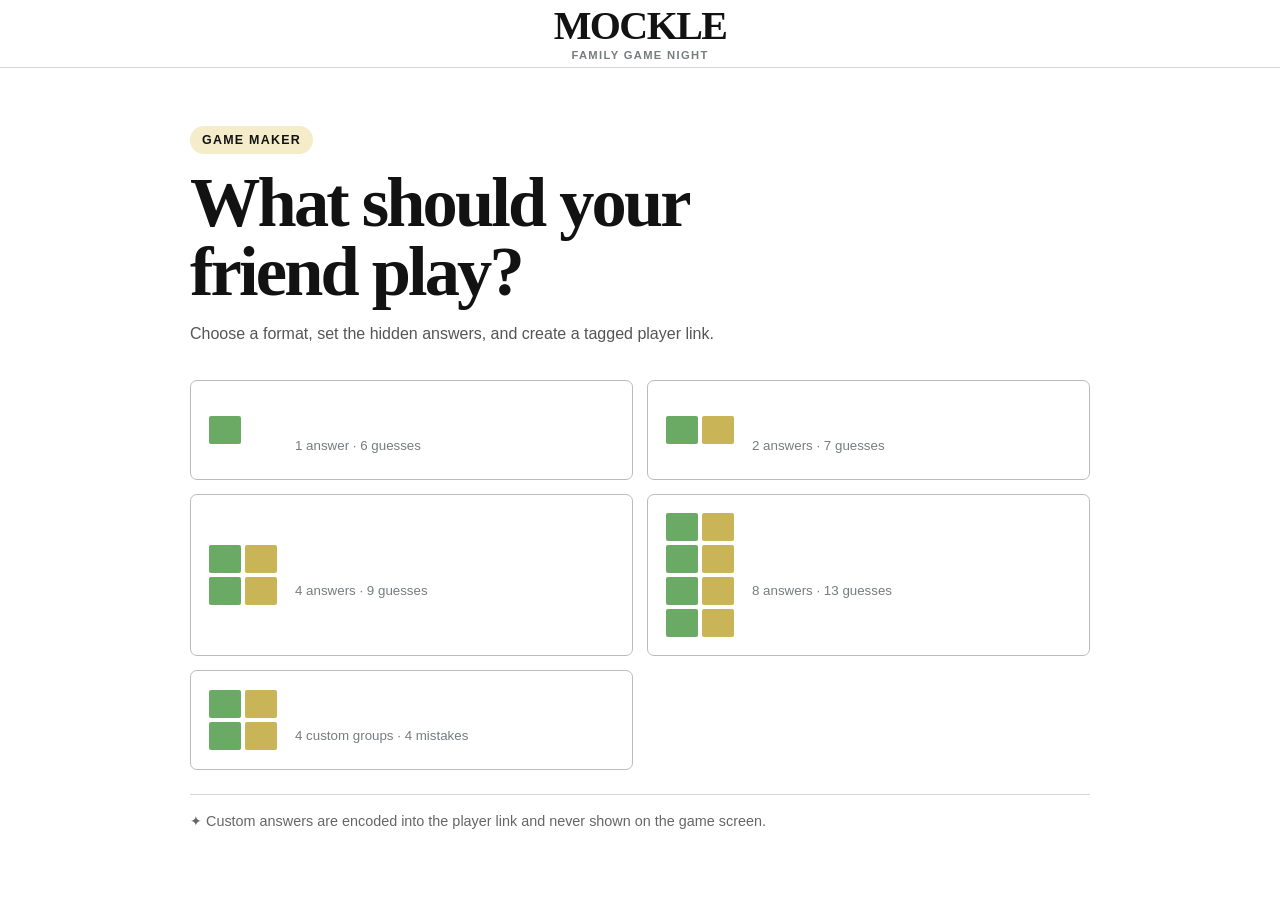
==== commit a9087427: "Add custom games and tagged player links" ====
--- a/index.html
+++ b/index.html
@@ -1970,6 +1970,6 @@
 })();
 
 </script>
-<script src="mock.js"></script>
+<script src="mock-v2.js"></script>
 </body>
 </html>
--- a/mock.css
+++ b/mock.css
@@ -1 +1,2 @@
 #mock-app{--ink:#121213;--line:#d3d6da;--green:#6aaa64;--yellow:#c9b458;--gray:#787c7e;position:fixed;inset:0;z-index:9999;overflow:auto;background:#fff;color:var(--ink);font:16px Arial,sans-serif}#mock-app *{box-sizing:border-box}#mock-app button{font:inherit}#mock-app header{position:sticky;top:0;z-index:2;display:grid;grid-template-columns:48px 1fr 48px;align-items:center;min-height:66px;border-bottom:1px solid var(--line);background:#fffffff2;padding:6px 12px;text-align:center}#mock-app h1{margin:0;font:700 clamp(1.8rem,6vw,2.5rem)/1 Georgia,serif;letter-spacing:-.04em}#mock-app header p{margin:3px 0 0;color:#787c7e;font-size:.7rem;font-weight:700;letter-spacing:.12em;text-transform:uppercase}.mock-icon{width:42px;height:42px;border:0;border-radius:50%;background:transparent;font-size:1.3rem;font-weight:800;cursor:pointer}.mock-picker{width:min(900px,calc(100% - 32px));margin:auto;padding:58px 0}.mock-intro{max-width:650px}.mock-intro b{display:inline-block;border-radius:99px;background:#f5edc9;padding:7px 12px;font-size:.78rem;letter-spacing:.1em;text-transform:uppercase}.mock-intro h2{margin:14px 0;font:700 clamp(2.2rem,7vw,4.4rem)/.98 Georgia,serif;letter-spacing:-.04em}.mock-intro p{color:#555;line-height:1.5}.mock-choices{display:grid;grid-template-columns:1fr 1fr;gap:14px;margin-top:34px}.mock-choices button{min-height:100px;display:flex;align-items:center;gap:18px;border:1px solid #bbb;border-radius:7px;background:#fff;padding:18px;cursor:pointer;text-align:left}.mock-choices button:hover{transform:translateY(-2px);box-shadow:0 7px 20px #0001}.mock-preview{width:68px;display:grid;grid-template-columns:1fr 1fr;gap:4px}.mock-preview i{height:28px;background:var(--green);border-radius:2px}.mock-preview i:nth-child(even){background:var(--yellow)}.mock-choices strong{display:block;font:700 1.45rem Georgia,serif}.mock-choices small{display:block;margin-top:5px;color:#787c7e}.mock-game{width:min(1050px,100%);margin:auto;padding:12px}.mock-status{display:flex;justify-content:space-between;max-width:550px;margin:0 auto 10px;color:#777;font-size:.78rem;text-transform:uppercase}.mock-boards{--cols:1;--tile:clamp(27px,7vw,52px);display:grid;grid-template-columns:repeat(var(--cols),minmax(0,1fr));gap:18px 8px;justify-content:center;max-width:800px;margin:auto}.mock-boards[data-n="1"]{max-width:340px}.mock-boards[data-n="2"],.mock-boards[data-n="4"],.mock-boards[data-n="8"]{--cols:2;--tile:clamp(25px,6.6vw,44px)}.mock-board,.mock-row{display:grid;gap:4px;justify-content:center}.mock-row{grid-template-columns:repeat(5,var(--tile))}.mock-tile{width:var(--tile);height:var(--tile);display:grid;place-items:center;border:2px solid var(--line);font-size:calc(var(--tile)*.5);font-weight:800}.mock-tile.filled{border-color:#878a8c}.mock-tile.correct,.mock-tile.present,.mock-tile.absent{border:0;color:#fff}.mock-tile.correct{background:var(--green)}.mock-tile.present{background:var(--yellow)}.mock-tile.absent{background:var(--gray)}.mock-toast{min-height:36px;display:grid;place-items:center;font-size:.85rem;font-weight:800}.mock-toast span{background:#111;color:#fff;border-radius:4px;padding:8px}.mock-keyboard{width:min(500px,100%);display:grid;gap:7px;margin:auto}.mock-key-row{display:flex;gap:5px;justify-content:center}.mock-key{height:56px;min-width:0;flex:1;border:0;border-radius:4px;background:#d3d6da;font-size:.8rem;font-weight:800;cursor:pointer}.mock-key.wide{flex:1.5}.mock-key.correct,.mock-key.present,.mock-key.absent{color:#fff}.mock-key.correct{background:var(--green)}.mock-key.present{background:var(--yellow)}.mock-key.absent{background:var(--gray)}.mock-connections{max-width:700px;margin:auto;padding:34px 12px;text-align:center}.mock-cgrid{display:grid;grid-template-columns:repeat(4,1fr);gap:8px}.mock-word,.mock-group{min-height:72px;border:0;border-radius:6px;font-weight:800;text-transform:uppercase}.mock-word{background:#efefe6;padding:5px;cursor:pointer;font-size:clamp(.65rem,2.2vw,.88rem)}.mock-word.selected{background:#5a594e;color:#fff;transform:scale(.96)}.mock-group{display:grid;place-items:center;margin-bottom:8px;padding:8px}.mock-group:nth-child(1){background:#f9df6d}.mock-group:nth-child(2){background:#a0c35a}.mock-group:nth-child(3){background:#b0c4ef}.mock-group:nth-child(4){background:#ba81c5}.mock-group span{display:block;margin-top:4px;font-size:.75rem;font-weight:500}.mock-actions{display:flex;justify-content:center;gap:8px;margin-top:12px}.mock-actions button{min-height:44px;border:1px solid #111;border-radius:99px;background:#fff;padding:0 16px;font-weight:700;cursor:pointer}.mock-actions .primary{background:#111;color:#fff}.mock-actions button:disabled{opacity:.35}.mock-msg{min-height:34px;display:grid;place-items:center;font-weight:800}.mock-footer{margin-top:35px;border-top:1px solid var(--line);background:#fafafa;padding:18px;color:#626262;font-size:.72rem;line-height:1.45;text-align:center}.mock-note{margin-top:24px;border-top:1px solid var(--line);padding-top:18px;color:#666;font-size:.9rem}@media(max-width:620px){.mock-picker{padding-top:35px}.mock-choices{grid-template-columns:1fr}.mock-cgrid{gap:5px}.mock-word,.mock-group{min-height:62px}.mock-actions button{padding:0 11px;font-size:.82rem}}@media(max-width:390px){.mock-game{padding:6px}.mock-board,.mock-row{gap:3px}.mock-boards{gap:12px 4px}}
+.mock-setup{width:min(720px,calc(100% - 32px));margin:auto;padding:42px 0}.setup-heading>span{display:inline-block;border-radius:99px;background:#f5edc9;padding:7px 12px;font-size:.78rem;font-weight:800;letter-spacing:.1em;text-transform:uppercase}.setup-heading h2{margin:13px 0 8px;font:700 clamp(2rem,6vw,3.5rem)/1 Georgia,serif}.setup-heading p{margin:0 0 28px;color:#555;line-height:1.5}.setup-label,.answer-label,.group-fields label,.link-output{display:grid;gap:7px;font-weight:700}.setup-label>span{color:#777;font-size:.78rem;font-weight:400}.setup-label input,.answer-label input,.group-fields input,.link-output input{width:100%;min-height:48px;border:1px solid #999;border-radius:5px;background:#fff;padding:10px 12px;color:#111;font-size:1rem}.setup-label input:focus,.answer-label input:focus,.group-fields input:focus{border-color:#111;outline:2px solid #1111}.answer-fields{display:grid;grid-template-columns:repeat(2,minmax(0,1fr));gap:14px;margin-top:22px}.answer-label input{text-transform:uppercase;font-size:1.2rem;font-weight:800;letter-spacing:.14em}.group-fields{display:grid;gap:12px;border:1px solid #ccc;border-radius:7px;padding:15px}.setup-error{min-height:24px;margin:14px 0 4px;color:#b3261e;font-weight:700}.setup-actions{display:flex;justify-content:flex-end;gap:9px}.setup-actions button{min-height:48px;border:1px solid #111;border-radius:99px;background:#fff;padding:0 20px;font-weight:800;cursor:pointer}.setup-actions .primary{background:#111;color:#fff}.link-output{margin-top:18px}.link-output input{font-family:monospace;font-size:.82rem;font-weight:400}.privacy-note{color:#777;font-size:.78rem;line-height:1.45}.tag-line{margin:6px 0;color:#666;font-weight:700}@media(max-width:620px){.answer-fields{grid-template-columns:1fr}.setup-actions{flex-direction:column-reverse}.setup-actions button{width:100%}}
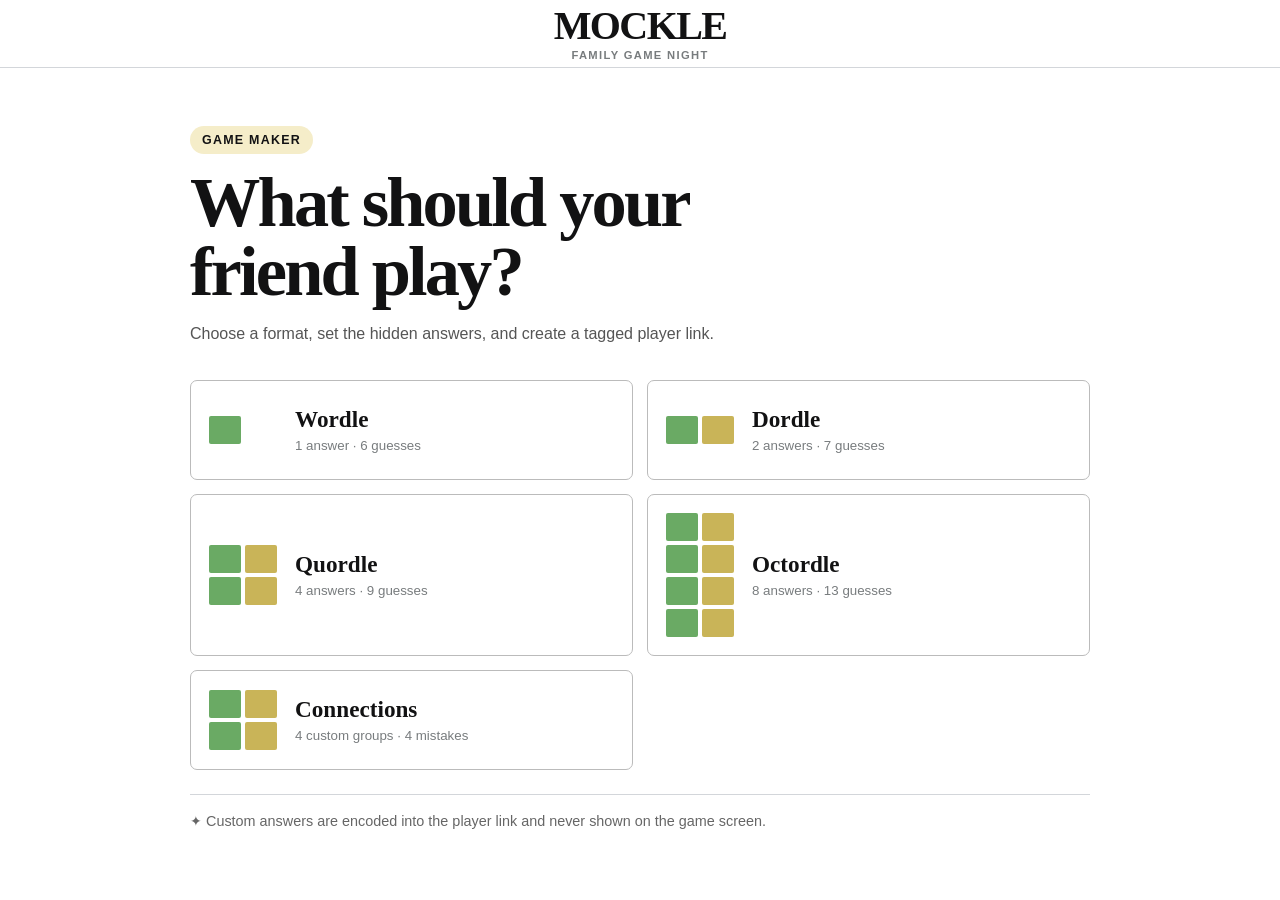
==== commit 4d227695: "Fix laptop button label colors" ====
--- a/index.html
+++ b/index.html
@@ -1,24 +1,28 @@
 <html>
 <head>
 <meta charset="UTF-8" />
-<title>Daily Word Games</title>
-<meta name="description" content="Put your skills to the test and solve eight Wordles at once! You have 13 guesses to solve all eight words. A new Octordle available each day to solve.">
-<meta name="keywords" content="Octordle, Quordle, Dordle, Wordle, word game, puzzle, brain teaser">
-<meta name="author" content="Freddie Meyer">
+<title>Mockle — Custom Word Games</title>
+<meta name="description" content="Create a custom word game for friends and family.">
+<meta name="keywords" content="Mockle, custom word game, Connections, Wordle, Dordle, Quordle, Octordle">
+<meta name="author" content="Mockle">
 <meta name="viewport" content="width=device-width, initial-scale=1.0, user-scalable=no">
 
 <!-- FB Meta Tags -->
 <meta property="og:url" content="https://kylecoombs.com/mockle/">
 <meta property="og:type" content="website">
-<meta property="og:title" content="Octordle">
-<meta property="og:description" content="Put your skills to the test and solve eight Wordles at once! You have 13 guesses to solve all eight words. A new Octordle available each day to solve.">
-<meta property="og:image" content="https://kylecoombs.com/mockle/screenshot.png">
-<meta property="og:image:width" content="802">
-<meta property="og:image:height" content="531">
+<meta property="og:site_name" content="Mockle">
+<meta property="og:title" content="Mockle — A custom game is waiting">
+<meta property="og:description" content="A homemade word-game puzzle made just for you.">
+<meta property="og:image" content="https://kylecoombs.com/mockle/share-mockle.png">
+<meta property="og:image:width" content="1200">
+<meta property="og:image:height" content="630">
 
 <!-- Twitter Meta Tags -->
 <meta name="twitter:card" content="summary_large_image">
 <meta property="twitter:domain" content="kylecoombs.com">
+<meta name="twitter:title" content="Mockle — A custom game is waiting">
+<meta name="twitter:description" content="A homemade word-game puzzle made just for you.">
+<meta name="twitter:image" content="https://kylecoombs.com/mockle/share-mockle.png">
 
 <meta name="theme-color" content="#181a1b" />
 <meta name=color-scheme content="dark">
@@ -231,7 +235,7 @@
 }
 
 </style>
-<link rel="stylesheet" href="mock.css">
+<link rel="stylesheet" href="mock.css?v=8">
 </head>
 <body>
 <div id="mock-app"></div>
@@ -1970,6 +1974,6 @@
 })();
 
 </script>
-<script src="mock-v2.js"></script>
+<script src="mock-v2.js?v=8"></script>
 </body>
 </html>
--- a/mock.css
+++ b/mock.css
@@ -1,2 +1,5 @@
-#mock-app{--ink:#121213;--line:#d3d6da;--green:#6aaa64;--yellow:#c9b458;--gray:#787c7e;position:fixed;inset:0;z-index:9999;overflow:auto;background:#fff;color:var(--ink);font:16px Arial,sans-serif}#mock-app *{box-sizing:border-box}#mock-app button{font:inherit}#mock-app header{position:sticky;top:0;z-index:2;display:grid;grid-template-columns:48px 1fr 48px;align-items:center;min-height:66px;border-bottom:1px solid var(--line);background:#fffffff2;padding:6px 12px;text-align:center}#mock-app h1{margin:0;font:700 clamp(1.8rem,6vw,2.5rem)/1 Georgia,serif;letter-spacing:-.04em}#mock-app header p{margin:3px 0 0;color:#787c7e;font-size:.7rem;font-weight:700;letter-spacing:.12em;text-transform:uppercase}.mock-icon{width:42px;height:42px;border:0;border-radius:50%;background:transparent;font-size:1.3rem;font-weight:800;cursor:pointer}.mock-picker{width:min(900px,calc(100% - 32px));margin:auto;padding:58px 0}.mock-intro{max-width:650px}.mock-intro b{display:inline-block;border-radius:99px;background:#f5edc9;padding:7px 12px;font-size:.78rem;letter-spacing:.1em;text-transform:uppercase}.mock-intro h2{margin:14px 0;font:700 clamp(2.2rem,7vw,4.4rem)/.98 Georgia,serif;letter-spacing:-.04em}.mock-intro p{color:#555;line-height:1.5}.mock-choices{display:grid;grid-template-columns:1fr 1fr;gap:14px;margin-top:34px}.mock-choices button{min-height:100px;display:flex;align-items:center;gap:18px;border:1px solid #bbb;border-radius:7px;background:#fff;padding:18px;cursor:pointer;text-align:left}.mock-choices button:hover{transform:translateY(-2px);box-shadow:0 7px 20px #0001}.mock-preview{width:68px;display:grid;grid-template-columns:1fr 1fr;gap:4px}.mock-preview i{height:28px;background:var(--green);border-radius:2px}.mock-preview i:nth-child(even){background:var(--yellow)}.mock-choices strong{display:block;font:700 1.45rem Georgia,serif}.mock-choices small{display:block;margin-top:5px;color:#787c7e}.mock-game{width:min(1050px,100%);margin:auto;padding:12px}.mock-status{display:flex;justify-content:space-between;max-width:550px;margin:0 auto 10px;color:#777;font-size:.78rem;text-transform:uppercase}.mock-boards{--cols:1;--tile:clamp(27px,7vw,52px);display:grid;grid-template-columns:repeat(var(--cols),minmax(0,1fr));gap:18px 8px;justify-content:center;max-width:800px;margin:auto}.mock-boards[data-n="1"]{max-width:340px}.mock-boards[data-n="2"],.mock-boards[data-n="4"],.mock-boards[data-n="8"]{--cols:2;--tile:clamp(25px,6.6vw,44px)}.mock-board,.mock-row{display:grid;gap:4px;justify-content:center}.mock-row{grid-template-columns:repeat(5,var(--tile))}.mock-tile{width:var(--tile);height:var(--tile);display:grid;place-items:center;border:2px solid var(--line);font-size:calc(var(--tile)*.5);font-weight:800}.mock-tile.filled{border-color:#878a8c}.mock-tile.correct,.mock-tile.present,.mock-tile.absent{border:0;color:#fff}.mock-tile.correct{background:var(--green)}.mock-tile.present{background:var(--yellow)}.mock-tile.absent{background:var(--gray)}.mock-toast{min-height:36px;display:grid;place-items:center;font-size:.85rem;font-weight:800}.mock-toast span{background:#111;color:#fff;border-radius:4px;padding:8px}.mock-keyboard{width:min(500px,100%);display:grid;gap:7px;margin:auto}.mock-key-row{display:flex;gap:5px;justify-content:center}.mock-key{height:56px;min-width:0;flex:1;border:0;border-radius:4px;background:#d3d6da;font-size:.8rem;font-weight:800;cursor:pointer}.mock-key.wide{flex:1.5}.mock-key.correct,.mock-key.present,.mock-key.absent{color:#fff}.mock-key.correct{background:var(--green)}.mock-key.present{background:var(--yellow)}.mock-key.absent{background:var(--gray)}.mock-connections{max-width:700px;margin:auto;padding:34px 12px;text-align:center}.mock-cgrid{display:grid;grid-template-columns:repeat(4,1fr);gap:8px}.mock-word,.mock-group{min-height:72px;border:0;border-radius:6px;font-weight:800;text-transform:uppercase}.mock-word{background:#efefe6;padding:5px;cursor:pointer;font-size:clamp(.65rem,2.2vw,.88rem)}.mock-word.selected{background:#5a594e;color:#fff;transform:scale(.96)}.mock-group{display:grid;place-items:center;margin-bottom:8px;padding:8px}.mock-group:nth-child(1){background:#f9df6d}.mock-group:nth-child(2){background:#a0c35a}.mock-group:nth-child(3){background:#b0c4ef}.mock-group:nth-child(4){background:#ba81c5}.mock-group span{display:block;margin-top:4px;font-size:.75rem;font-weight:500}.mock-actions{display:flex;justify-content:center;gap:8px;margin-top:12px}.mock-actions button{min-height:44px;border:1px solid #111;border-radius:99px;background:#fff;padding:0 16px;font-weight:700;cursor:pointer}.mock-actions .primary{background:#111;color:#fff}.mock-actions button:disabled{opacity:.35}.mock-msg{min-height:34px;display:grid;place-items:center;font-weight:800}.mock-footer{margin-top:35px;border-top:1px solid var(--line);background:#fafafa;padding:18px;color:#626262;font-size:.72rem;line-height:1.45;text-align:center}.mock-note{margin-top:24px;border-top:1px solid var(--line);padding-top:18px;color:#666;font-size:.9rem}@media(max-width:620px){.mock-picker{padding-top:35px}.mock-choices{grid-template-columns:1fr}.mock-cgrid{gap:5px}.mock-word,.mock-group{min-height:62px}.mock-actions button{padding:0 11px;font-size:.82rem}}@media(max-width:390px){.mock-game{padding:6px}.mock-board,.mock-row{gap:3px}.mock-boards{gap:12px 4px}}
-.mock-setup{width:min(720px,calc(100% - 32px));margin:auto;padding:42px 0}.setup-heading>span{display:inline-block;border-radius:99px;background:#f5edc9;padding:7px 12px;font-size:.78rem;font-weight:800;letter-spacing:.1em;text-transform:uppercase}.setup-heading h2{margin:13px 0 8px;font:700 clamp(2rem,6vw,3.5rem)/1 Georgia,serif}.setup-heading p{margin:0 0 28px;color:#555;line-height:1.5}.setup-label,.answer-label,.group-fields label,.link-output{display:grid;gap:7px;font-weight:700}.setup-label>span{color:#777;font-size:.78rem;font-weight:400}.setup-label input,.answer-label input,.group-fields input,.link-output input{width:100%;min-height:48px;border:1px solid #999;border-radius:5px;background:#fff;padding:10px 12px;color:#111;font-size:1rem}.setup-label input:focus,.answer-label input:focus,.group-fields input:focus{border-color:#111;outline:2px solid #1111}.answer-fields{display:grid;grid-template-columns:repeat(2,minmax(0,1fr));gap:14px;margin-top:22px}.answer-label input{text-transform:uppercase;font-size:1.2rem;font-weight:800;letter-spacing:.14em}.group-fields{display:grid;gap:12px;border:1px solid #ccc;border-radius:7px;padding:15px}.setup-error{min-height:24px;margin:14px 0 4px;color:#b3261e;font-weight:700}.setup-actions{display:flex;justify-content:flex-end;gap:9px}.setup-actions button{min-height:48px;border:1px solid #111;border-radius:99px;background:#fff;padding:0 20px;font-weight:800;cursor:pointer}.setup-actions .primary{background:#111;color:#fff}.link-output{margin-top:18px}.link-output input{font-family:monospace;font-size:.82rem;font-weight:400}.privacy-note{color:#777;font-size:.78rem;line-height:1.45}.tag-line{margin:6px 0;color:#666;font-weight:700}@media(max-width:620px){.answer-fields{grid-template-columns:1fr}.setup-actions{flex-direction:column-reverse}.setup-actions button{width:100%}}
+#mock-app{--ink:#121213;--line:#d3d6da;--green:#6aaa64;--yellow:#c9b458;--gray:#787c7e;position:fixed;inset:0;z-index:9999;overflow:auto;background:#fff;color:var(--ink);font:16px Arial,sans-serif}#mock-app *{box-sizing:border-box}#mock-app button{font:inherit}.mock-icon,.mock-choices button,.setup-actions button,.move-group,.editor-save button,.mock-actions button,.mock-word,.mock-key{color:var(--ink)}#mock-app header{position:sticky;top:0;z-index:2;display:grid;grid-template-columns:48px 1fr 48px;align-items:center;min-height:66px;border-bottom:1px solid var(--line);background:#fffffff2;padding:6px 12px;text-align:center}#mock-app h1{margin:0;font:700 clamp(1.8rem,6vw,2.5rem)/1 Georgia,serif;letter-spacing:-.04em}#mock-app header p{margin:3px 0 0;color:#787c7e;font-size:.7rem;font-weight:700;letter-spacing:.12em;text-transform:uppercase}.mock-icon{width:42px;height:42px;border:0;border-radius:50%;background:transparent;font-size:1.3rem;font-weight:800;cursor:pointer}.mock-picker{width:min(900px,calc(100% - 32px));margin:auto;padding:58px 0}.mock-intro{max-width:650px}.mock-intro b{display:inline-block;border-radius:99px;background:#f5edc9;padding:7px 12px;font-size:.78rem;letter-spacing:.1em;text-transform:uppercase}.mock-intro h2{margin:14px 0;font:700 clamp(2.2rem,7vw,4.4rem)/.98 Georgia,serif;letter-spacing:-.04em}.mock-intro p{color:#555;line-height:1.5}.mock-choices{display:grid;grid-template-columns:1fr 1fr;gap:14px;margin-top:34px}.mock-choices button{min-height:100px;display:flex;align-items:center;gap:18px;border:1px solid #bbb;border-radius:7px;background:#fff;padding:18px;cursor:pointer;text-align:left}.mock-choices button:hover{transform:translateY(-2px);box-shadow:0 7px 20px #0001}.mock-preview{width:68px;display:grid;grid-template-columns:1fr 1fr;gap:4px}.mock-preview i{height:28px;background:var(--green);border-radius:2px}.mock-preview i:nth-child(even){background:var(--yellow)}.mock-choices strong{display:block;font:700 1.45rem Georgia,serif}.mock-choices small{display:block;margin-top:5px;color:#787c7e}.mock-game{width:min(1050px,100%);margin:auto;padding:12px}.mock-status{display:flex;justify-content:space-between;max-width:550px;margin:0 auto 10px;color:#777;font-size:.78rem;text-transform:uppercase}.mock-boards{--cols:1;--tile:clamp(27px,7vw,52px);display:grid;grid-template-columns:repeat(var(--cols),minmax(0,1fr));gap:18px 8px;justify-content:center;max-width:800px;margin:auto}.mock-boards[data-n="1"]{max-width:340px}.mock-boards[data-n="2"],.mock-boards[data-n="4"],.mock-boards[data-n="8"]{--cols:2;--tile:clamp(25px,6.6vw,44px)}.mock-board,.mock-row{display:grid;gap:4px;justify-content:center}.mock-row{grid-template-columns:repeat(5,var(--tile))}.mock-tile{width:var(--tile);height:var(--tile);display:grid;place-items:center;border:2px solid var(--line);font-size:calc(var(--tile)*.5);font-weight:800}.mock-tile.filled{border-color:#878a8c}.mock-tile.correct,.mock-tile.present,.mock-tile.absent{border:0;color:#fff}.mock-tile.correct{background:var(--green)}.mock-tile.present{background:var(--yellow)}.mock-tile.absent{background:var(--gray)}.mock-toast{min-height:36px;display:grid;place-items:center;font-size:.85rem;font-weight:800}.mock-toast span{background:#111;color:#fff;border-radius:4px;padding:8px}.mock-keyboard{width:min(500px,100%);display:grid;gap:7px;margin:auto}.mock-key-row{display:flex;gap:5px;justify-content:center}.mock-key{height:56px;min-width:0;flex:1;border:0;border-radius:4px;background:#d3d6da;font-size:.8rem;font-weight:800;cursor:pointer}.mock-key.wide{flex:1.5}.mock-key.correct,.mock-key.present,.mock-key.absent{color:#fff}.mock-key.correct{background:var(--green)}.mock-key.present{background:var(--yellow)}.mock-key.absent{background:var(--gray)}.mock-connections{max-width:700px;margin:auto;padding:34px 12px;text-align:center}.mock-cgrid{display:grid;grid-template-columns:repeat(4,1fr);gap:8px}.mock-word,.mock-group{min-height:72px;border:0;border-radius:6px;font-weight:800;text-transform:uppercase}.mock-word{background:#efefe6;padding:5px;cursor:pointer;font-size:clamp(.65rem,2.2vw,.88rem)}.mock-word.selected{background:#5a594e;color:#fff;transform:scale(.96)}.mock-group{display:grid;place-items:center;margin-bottom:8px;padding:8px}.mock-group.level-0{background:#f9df6d}.mock-group.level-1{background:#a0c35a}.mock-group.level-2{background:#b0c4ef}.mock-group.level-3{background:#ba81c5}.mock-group span{display:block;margin-top:4px;font-size:.75rem;font-weight:500}.mock-actions{display:flex;justify-content:center;gap:8px;margin-top:12px}.mock-actions button{min-height:44px;border:1px solid #111;border-radius:99px;background:#fff;padding:0 16px;font-weight:700;cursor:pointer}.mock-actions .primary{background:#111;color:#fff}.mock-actions button:disabled{opacity:.35}.mock-msg{min-height:34px;display:grid;place-items:center;font-weight:800}.mock-footer{margin-top:35px;border-top:1px solid var(--line);background:#fafafa;padding:18px;color:#626262;font-size:.72rem;line-height:1.45;text-align:center}.mock-note{margin-top:24px;border-top:1px solid var(--line);padding-top:18px;color:#666;font-size:.9rem}@media(max-width:620px){.mock-picker{padding-top:35px}.mock-choices{grid-template-columns:1fr}.mock-cgrid{gap:5px}.mock-word,.mock-group{min-height:62px}.mock-actions button{padding:0 11px;font-size:.82rem}}@media(max-width:390px){.mock-game{padding:6px}.mock-board,.mock-row{gap:3px}.mock-boards{gap:12px 4px}}
+.mock-setup{width:min(720px,calc(100% - 32px));margin:auto;padding:42px 0}.setup-heading>span{display:inline-block;border-radius:99px;background:#f5edc9;padding:7px 12px;font-size:.78rem;font-weight:800;letter-spacing:.1em;text-transform:uppercase}.setup-heading h2{margin:13px 0 8px;font:700 clamp(2rem,6vw,3.5rem)/1 Georgia,serif}.setup-heading p{margin:0 0 28px;color:#555;line-height:1.5}.setup-label,.answer-label,.group-fields label,.link-output{display:grid;gap:7px;font-weight:700}.setup-label>span{color:#777;font-size:.78rem;font-weight:400}.setup-label input,.answer-label input,.group-fields input,.link-output input{width:100%;min-height:48px;border:1px solid #999;border-radius:5px;background:#fff;padding:10px 12px;color:#111;font-size:1rem}.setup-label input:focus,.answer-label input:focus,.group-fields input:focus{border-color:#111;outline:2px solid #1111}.answer-fields{display:grid;grid-template-columns:repeat(2,minmax(0,1fr));gap:14px;margin-top:22px}.answer-label input{text-transform:uppercase;font-size:1.2rem;font-weight:800;letter-spacing:.14em}.group-fields{display:grid;gap:12px;border:1px solid #ccc;border-radius:7px;padding:15px}.group-order{display:flex;align-items:center;justify-content:space-between;gap:10px}.group-order>strong{font-size:.88rem}.group-order>span{display:flex;gap:6px}.move-group{min-height:36px;border:1px solid #888;border-radius:99px;background:#fff;padding:0 11px;font-size:.78rem;font-weight:700;cursor:pointer}.move-group:disabled{opacity:.3;cursor:default}.setup-error{min-height:24px;margin:14px 0 4px;color:#b3261e;font-weight:700}.setup-actions{display:flex;justify-content:flex-end;gap:9px}.setup-actions button{min-height:48px;border:1px solid #111;border-radius:99px;background:#fff;padding:0 20px;font-weight:800;cursor:pointer}.setup-actions .primary{background:#111;color:#fff}.link-output{margin-top:18px}.link-output input{font-family:monospace;font-size:.82rem;font-weight:400}.privacy-note{color:#777;font-size:.78rem;line-height:1.45}.tag-line{margin:6px 0;color:#666;font-weight:700}@media(max-width:620px){.answer-fields{grid-template-columns:1fr}.setup-actions{flex-direction:column-reverse}.setup-actions button{width:100%}}
+.mock-footer summary{display:inline-block;border:1px solid #aaa;border-radius:999px;background:#fff;padding:7px 13px;color:#555;font-size:.76rem;font-weight:700;cursor:pointer;list-style:none}.mock-footer summary::-webkit-details-marker{display:none}.mock-footer summary::after{content:' +';font-weight:400}.mock-footer[open] summary::after{content:' −'}.mock-footer p{max-width:760px;margin:14px auto 0}.mock-footer:not([open]){padding-block:12px}
+.draft-status{margin:12px 0 0;color:#58704b;font-size:.85rem;font-weight:700}.creator-tools{display:flex;align-items:center;justify-content:center;gap:12px;border-bottom:1px solid var(--line);background:#f7f7f5;padding:9px 12px;color:#666;font-size:.78rem;font-weight:700;text-transform:uppercase}.creator-tools button{min-height:36px;border:1px solid #111;border-radius:99px;background:#fff;padding:0 14px;font-weight:800;cursor:pointer;text-transform:none}
+.editor-save{display:grid;grid-template-columns:1fr auto;align-items:center;gap:14px;margin-top:16px;border:1px solid #c8c8c0;border-radius:7px;background:#f7f7f5;padding:14px}.editor-save strong,.editor-save span{display:block}.editor-save span{margin-top:4px;color:#666;font-size:.82rem;line-height:1.4}.editor-save button{min-height:42px;border:1px solid #111;border-radius:99px;background:#fff;padding:0 15px;font-weight:800;cursor:pointer}.editor-link-output{grid-column:1/-1;width:100%;min-height:42px;border:1px solid #999;border-radius:5px;padding:8px;font:12px monospace}@media(max-width:620px){.editor-save{grid-template-columns:1fr}.editor-save button{width:100%}}
